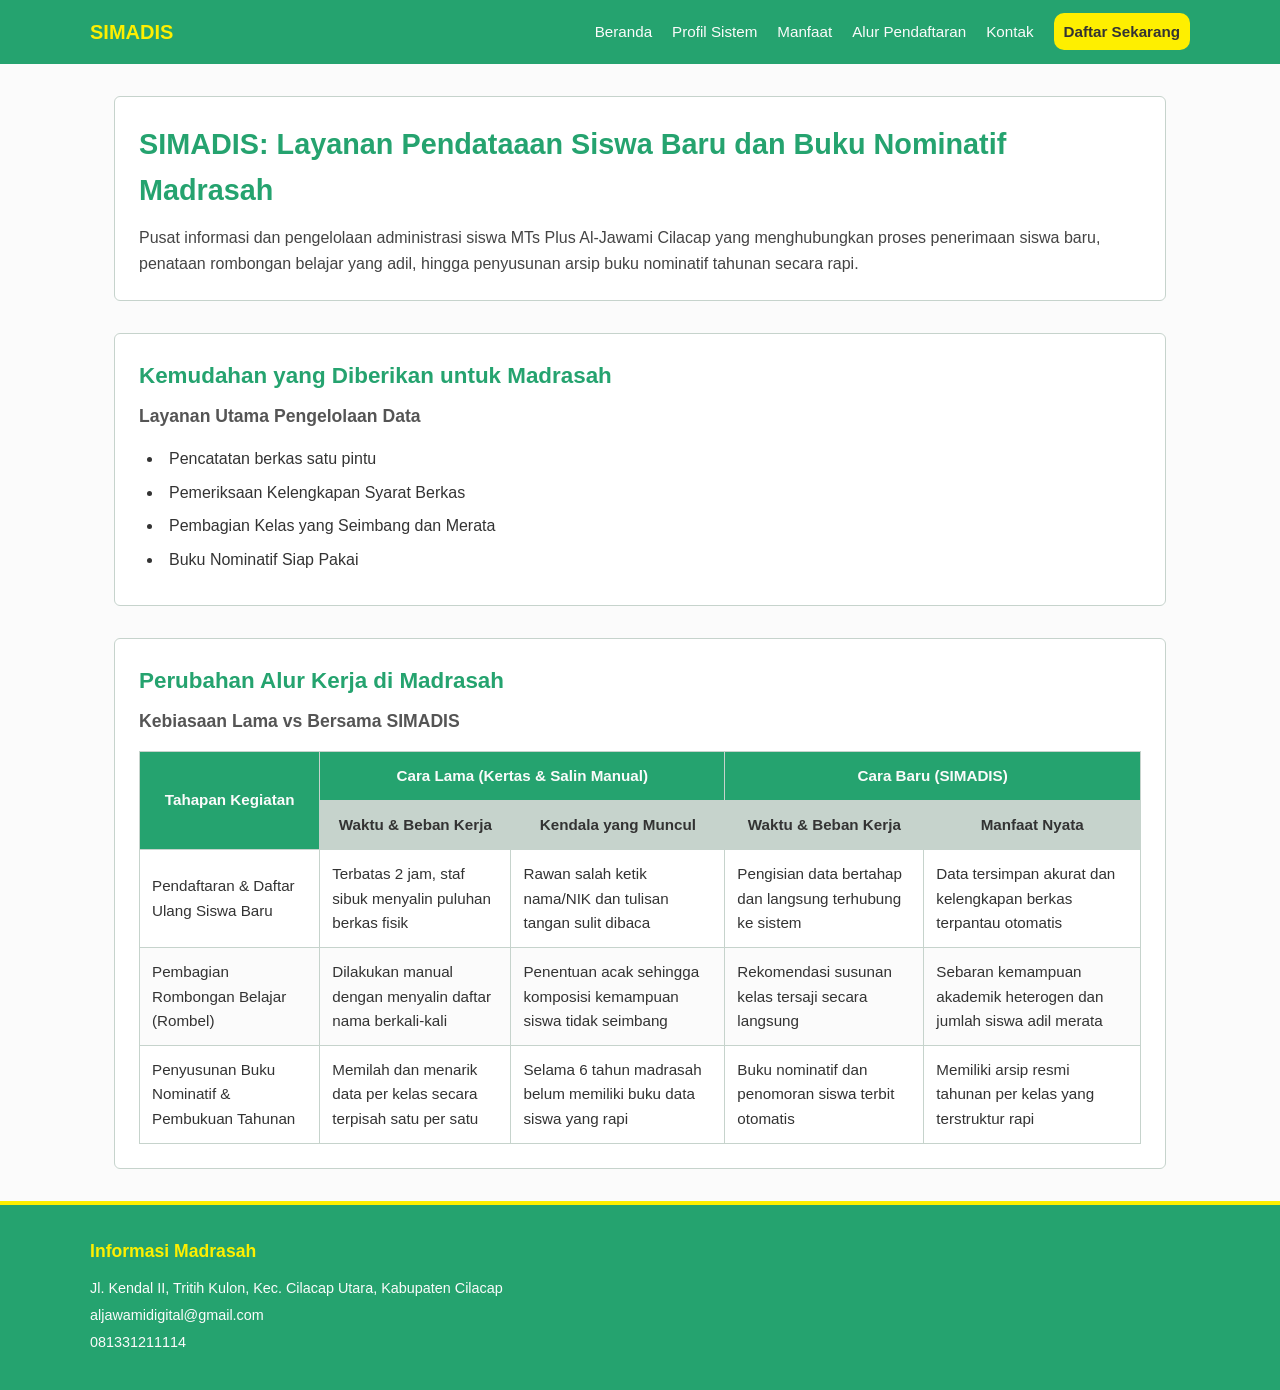
==== index.html @ 84560347 "first commit" ====
<!doctype html>
<html lang="en">
  <head>
    <meta charset="UTF-8" />
    <meta name="viewport" content="width=device-width, initial-scale=1.0" />
    <title>SPMB Mts Plus Al-Jawami Cilacap</title>
    <link rel="stylesheet" href="style.css" />
  </head>
  <body>
    <header>
      <nav>
        <div class="brand">SIMADIS</div>
        <ul>
          <li>
            <a href="index.html">Beranda</a>
          </li>
          <li>
            <a href="#profil">Profil Sistem</a>
          </li>
          <li>
            <a href="#manfaat">Manfaat</a>
          </li>
          <li>
            <a href="#alur">Alur Pendaftaran</a>
          </li>
          <li>
            <a href="#kontak">Kontak</a>
          </li>
          <li>
            <a href="daftar.html" id="daftar"><b>Daftar Sekarang</b></a>
          </li>
        </ul>
      </nav>
    </header>
    <main>
      <section id="profil">
        <h1>
          SIMADIS: Layanan Pendataaan Siswa Baru dan Buku Nominatif Madrasah
        </h1>
        <p>
          Pusat informasi dan pengelolaan administrasi siswa MTs Plus Al-Jawami
          Cilacap yang menghubungkan proses penerimaan siswa baru, penataan
          rombongan belajar yang adil, hingga penyusunan arsip buku nominatif
          tahunan secara rapi.
        </p>
      </section>

      <section id="manfaat">
        <h2>Kemudahan yang Diberikan untuk Madrasah</h2>
        <h3>Layanan Utama Pengelolaan Data</h3>
        <ul>
          <li>Pencatatan berkas satu pintu</li>
          <li>Pemeriksaan Kelengkapan Syarat Berkas</li>
          <li>Pembagian Kelas yang Seimbang dan Merata</li>
          <li>Buku Nominatif Siap Pakai</li>
        </ul>
      </section>

      <section id="alur">
        <h2>Perubahan Alur Kerja di Madrasah</h2>
        <h3>Kebiasaan Lama vs Bersama SIMADIS</h3>
        <table>
          <thead>
            <tr>
              <th rowspan="2">Tahapan Kegiatan</th>
              <th colspan="2">Cara Lama (Kertas &amp; Salin Manual)</th>
              <th colspan="2">Cara Baru (SIMADIS)</th>
            </tr>
            <tr>
              <th>Waktu &amp; Beban Kerja</th>
              <th>Kendala yang Muncul</th>
              <th>Waktu &amp; Beban Kerja</th>
              <th>Manfaat Nyata</th>
            </tr>
          </thead>
          <tbody>
            <tr>
              <td>Pendaftaran &amp; Daftar Ulang Siswa Baru</td>
              <td>Terbatas 2 jam, staf sibuk menyalin puluhan berkas fisik</td>
              <td>
                Rawan salah ketik nama/NIK dan tulisan tangan sulit dibaca
              </td>
              <td>Pengisian data bertahap dan langsung terhubung ke sistem</td>
              <td>
                Data tersimpan akurat dan kelengkapan berkas terpantau otomatis
              </td>
            </tr>
            <tr>
              <td>Pembagian Rombongan Belajar (Rombel)</td>
              <td>Dilakukan manual dengan menyalin daftar nama berkali-kali</td>
              <td>
                Penentuan acak sehingga komposisi kemampuan siswa tidak seimbang
              </td>
              <td>Rekomendasi susunan kelas tersaji secara langsung</td>
              <td>
                Sebaran kemampuan akademik heterogen dan jumlah siswa adil
                merata
              </td>
            </tr>
            <tr>
              <td>Penyusunan Buku Nominatif &amp; Pembukuan Tahunan</td>
              <td>
                Memilah dan menarik data per kelas secara terpisah satu per satu
              </td>
              <td>
                Selama 6 tahun madrasah belum memiliki buku data siswa yang rapi
              </td>
              <td>Buku nominatif dan penomoran siswa terbit otomatis</td>
              <td>
                Memiliki arsip resmi tahunan per kelas yang terstruktur rapi
              </td>
            </tr>
          </tbody>
        </table>
      </section>
    </main>
    <footer>
      <h3 id="kontak">Informasi Madrasah</h3>
      <ul>
        <li>
          Jl. Kendal II, Tritih Kulon, Kec. Cilacap Utara, Kabupaten Cilacap
        </li>
        <li>aljawamidigital@gmail.com</li>
        <li>081331211114</li>
      </ul>
    </footer>
  </body>
</html>
---- style.css ----
* {
  box-sizing: border-box;
  margin: 0;
  padding: 0;
}

body {
  font-family: Arial, sans-serif;
  line-height: 1.6;
  background-color: #fbfbfb;
  color: #333333;
}

/* Header & Navigasi */
header {
  /* background-color: #009b4b; */
  background-color: #25a36f;
  padding: 1rem 2rem;
}

nav {
  display: flex;
  justify-content: space-between;
  align-items: center;
  max-width: 1100px;
  margin: 0 auto;
}

.brand {
  font-size: 1.25rem;
  font-weight: bold;
  color: #feef00;
  text-decoration: none;
}

nav ul {
  display: flex;
  list-style: none;
  gap: 1.25rem;
}

nav ul li a {
  color: #fbfbfb;
  text-decoration: none;
  font-size: 0.95rem;
}

nav ul li a:hover {
  color: #feef00;
}

nav ul li #daftar {
  background-color: #feef00;
  box-sizing: border-box;
  padding: 10px;
  border-radius: 10px;
  color: #333333;
}

/* Konten Utama */
main {
  max-width: 1100px;
  margin: 2rem auto;
  padding: 0 1.5rem;
}

section {
  background-color: #ffffff;
  border: 1px solid #c6d3cc;
  border-radius: 6px;
  padding: 1.5rem;
  margin-bottom: 2rem;
}

/* Tipografi */
h1 {
  color: #25a36f;
  font-size: 1.8rem;
  margin-bottom: 0.75rem;
}

h2 {
  color: #25a36f;
  font-size: 1.4rem;
  margin-bottom: 0.5rem;
}

h3 {
  color: #555555;
  font-size: 1.1rem;
  margin-bottom: 1rem;
}

p {
  color: #444444;
}

/* Daftar Fitur */
section ul {
  list-style-position: inside;
  padding-left: 0.5rem;
}

section ul li {
  margin-bottom: 0.5rem;
}

/* Tabel */
table {
  width: 100%;
  border-collapse: collapse;
  margin-top: 1rem;
  font-size: 0.95rem;
}

th,
td {
  border: 1px solid #c6d3cc;
  padding: 0.75rem;
  text-align: left;
}

th {
  background-color: #25a36f;
  color: #fbfbfb;
  text-align: center;
}

/* Baris sub-header tabel */
thead tr:last-child th {
  background-color: #c6d3cc;
  color: #333333;
}

tbody tr:nth-child(even) {
  background-color: #fbfbfb;
}

tbody tr:hover {
  background-color: #f1f5f3;
}

/* Footer */
footer {
  background-color: #25a36f;
  color: #fbfbfb;
  padding: 2rem 1.5rem;
  border-top: 4px solid #feef00;
}

footer h3 {
  color: #feef00;
  max-width: 1100px;
  margin: 0 auto 0.75rem auto;
}

footer ul {
  list-style: none;
  max-width: 1100px;
  margin: 0 auto;
}

footer ul li {
  margin-bottom: 0.25rem;
  font-size: 0.9rem;
}
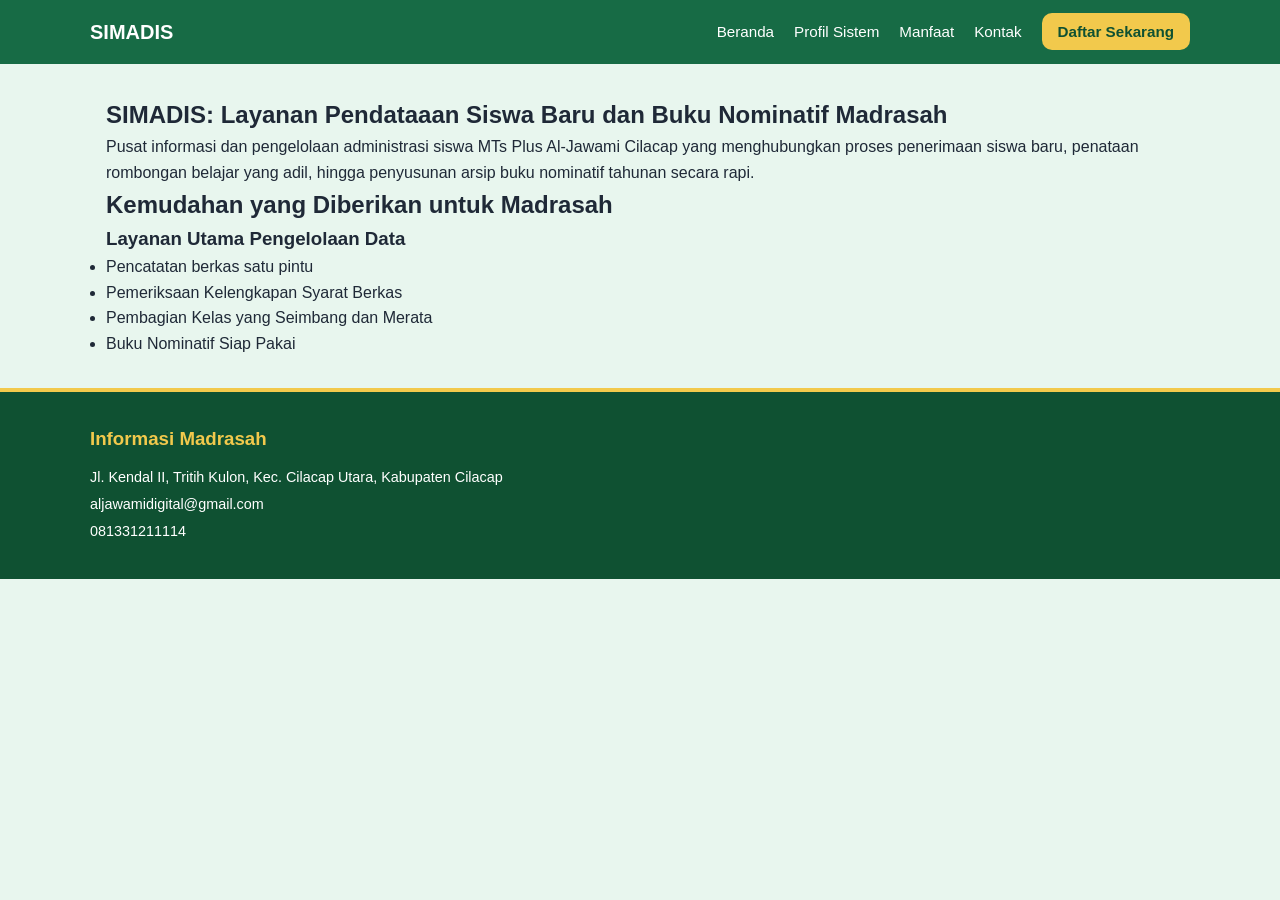
==== commit 5af8a2b0: "Perubahan halaman beranda" ====
--- a/index.html
+++ b/index.html
@@ -1,42 +1,49 @@
 <!doctype html>
-<html lang="en">
+<html lang="id">
   <head>
     <meta charset="UTF-8" />
     <meta name="viewport" content="width=device-width, initial-scale=1.0" />
-    <title>SPMB Mts Plus Al-Jawami Cilacap</title>
+    <title>SPMB MTs Plus Al-Jawami Cilacap</title>
     <link rel="stylesheet" href="style.css" />
   </head>
+
   <body>
     <header>
       <nav>
         <div class="brand">SIMADIS</div>
+
         <ul>
           <li>
             <a href="index.html">Beranda</a>
           </li>
+
           <li>
             <a href="#profil">Profil Sistem</a>
           </li>
+
           <li>
             <a href="#manfaat">Manfaat</a>
           </li>
-          <li>
-            <a href="#alur">Alur Pendaftaran</a>
-          </li>
+
           <li>
             <a href="#kontak">Kontak</a>
           </li>
+
           <li>
-            <a href="daftar.html" id="daftar"><b>Daftar Sekarang</b></a>
+            <a href="daftar.html" id="daftar">
+              <b>Daftar Sekarang</b>
+            </a>
           </li>
         </ul>
       </nav>
     </header>
+
     <main>
       <section id="profil">
         <h1>
           SIMADIS: Layanan Pendataaan Siswa Baru dan Buku Nominatif Madrasah
         </h1>
+
         <p>
           Pusat informasi dan pengelolaan administrasi siswa MTs Plus Al-Jawami
           Cilacap yang menghubungkan proses penerimaan siswa baru, penataan
@@ -47,7 +54,9 @@
 
       <section id="manfaat">
         <h2>Kemudahan yang Diberikan untuk Madrasah</h2>
+
         <h3>Layanan Utama Pengelolaan Data</h3>
+
         <ul>
           <li>Pencatatan berkas satu pintu</li>
           <li>Pemeriksaan Kelengkapan Syarat Berkas</li>
@@ -55,74 +64,20 @@
           <li>Buku Nominatif Siap Pakai</li>
         </ul>
       </section>
+    </main>
 
-      <section id="alur">
-        <h2>Perubahan Alur Kerja di Madrasah</h2>
-        <h3>Kebiasaan Lama vs Bersama SIMADIS</h3>
-        <table>
-          <thead>
-            <tr>
-              <th rowspan="2">Tahapan Kegiatan</th>
-              <th colspan="2">Cara Lama (Kertas &amp; Salin Manual)</th>
-              <th colspan="2">Cara Baru (SIMADIS)</th>
-            </tr>
-            <tr>
-              <th>Waktu &amp; Beban Kerja</th>
-              <th>Kendala yang Muncul</th>
-              <th>Waktu &amp; Beban Kerja</th>
-              <th>Manfaat Nyata</th>
-            </tr>
-          </thead>
-          <tbody>
-            <tr>
-              <td>Pendaftaran &amp; Daftar Ulang Siswa Baru</td>
-              <td>Terbatas 2 jam, staf sibuk menyalin puluhan berkas fisik</td>
-              <td>
-                Rawan salah ketik nama/NIK dan tulisan tangan sulit dibaca
-              </td>
-              <td>Pengisian data bertahap dan langsung terhubung ke sistem</td>
-              <td>
-                Data tersimpan akurat dan kelengkapan berkas terpantau otomatis
-              </td>
-            </tr>
-            <tr>
-              <td>Pembagian Rombongan Belajar (Rombel)</td>
-              <td>Dilakukan manual dengan menyalin daftar nama berkali-kali</td>
-              <td>
-                Penentuan acak sehingga komposisi kemampuan siswa tidak seimbang
-              </td>
-              <td>Rekomendasi susunan kelas tersaji secara langsung</td>
-              <td>
-                Sebaran kemampuan akademik heterogen dan jumlah siswa adil
-                merata
-              </td>
-            </tr>
-            <tr>
-              <td>Penyusunan Buku Nominatif &amp; Pembukuan Tahunan</td>
-              <td>
-                Memilah dan menarik data per kelas secara terpisah satu per satu
-              </td>
-              <td>
-                Selama 6 tahun madrasah belum memiliki buku data siswa yang rapi
-              </td>
-              <td>Buku nominatif dan penomoran siswa terbit otomatis</td>
-              <td>
-                Memiliki arsip resmi tahunan per kelas yang terstruktur rapi
-              </td>
-            </tr>
-          </tbody>
-        </table>
-      </section>
-    </main>
     <footer>
       <h3 id="kontak">Informasi Madrasah</h3>
+
       <ul>
         <li>
           Jl. Kendal II, Tritih Kulon, Kec. Cilacap Utara, Kabupaten Cilacap
         </li>
+
         <li>aljawamidigital@gmail.com</li>
+
         <li>081331211114</li>
       </ul>
     </footer>
   </body>
-</html>
+</html>
--- a/style.css
+++ b/style.css
@@ -7,14 +7,13 @@
 body {
   font-family: Arial, sans-serif;
   line-height: 1.6;
-  background-color: #fbfbfb;
-  color: #333333;
+  background-color: #E8F6EE;
+  color: #1F2937;
 }
 
 /* Header & Navigasi */
 header {
-  /* background-color: #009b4b; */
-  background-color: #25a36f;
+  background-color: #176B45;
   padding: 1rem 2rem;
 }
 
@@ -29,7 +28,7 @@
 .brand {
   font-size: 1.25rem;
   font-weight: bold;
-  color: #feef00;
+  color: #FFFFFF;
   text-decoration: none;
 }
 
@@ -40,116 +39,187 @@
 }
 
 nav ul li a {
-  color: #fbfbfb;
+  color: #FFFFFF;
   text-decoration: none;
   font-size: 0.95rem;
 }
 
 nav ul li a:hover {
-  color: #feef00;
+  color: #F2C94C;
 }
 
 nav ul li #daftar {
-  background-color: #feef00;
+  background-color: #F2C94C;
   box-sizing: border-box;
-  padding: 10px;
+  padding: 10px 16px;
   border-radius: 10px;
-  color: #333333;
+  color: #0F5132;
+  font-weight: bold;
 }
 
 /* Konten Utama */
 main {
   max-width: 1100px;
   margin: 2rem auto;
-  padding: 0 1.5rem;
-}
-
-section {
-  background-color: #ffffff;
-  border: 1px solid #c6d3cc;
+  padding: 0 1rem;
+}
+
+.head-form h1 {
+  color: #176B45;
+  font-size: 1.8rem;
+  margin-bottom: 1.5rem;
+  text-align: center;
+}
+
+/* PERBAIKAN UTAMA: KARTU PEMBUNGKUS & GRID */
+.form-card {
+  background-color: #FFFFFF;
+  border: 1px solid #D5E8DD;
+  border-radius: 12px;
+  padding: 1.5rem;
+  margin-bottom: 1.5rem;
+  box-shadow: 0 4px 10px rgba(0, 0, 0, 0.03);
+}
+
+.form-card h2 {
+  color: #176B45;
+  font-size: 1.3rem;
+  border-bottom: 2px solid #E8F6EE;
+  padding-bottom: 0.5rem;
+  margin-bottom: 1rem;
+}
+
+.subtitle {
+  font-weight: bold;
+  color: #0F5132;
+  margin-bottom: 1rem;
+}
+
+/* SISTEM GRID 2 KOLOM (Mencegah Input Memanjang Vertikal) */
+.form-grid {
+  display: grid;
+  grid-template-columns: repeat(2, 1fr);
+  gap: 1rem 1.25rem;
+}
+
+.form-group {
+  display: flex;
+  flex-direction: column;
+}
+
+.form-group.full-width {
+  grid-column: 1 / -1;
+}
+
+.form-group label {
+  font-size: 0.88rem;
+  font-weight: bold;
+  color: #0F5132;
+  margin-bottom: 0.35rem;
+}
+
+/* EFEK INPUT MODERN & RAPI */
+input[type="text"],
+input[type="number"],
+input[type="date"],
+select,
+textarea {
+  width: 100%;
+  padding: 0.55rem 0.75rem;
+  border: 1.5px solid #C2E2D0;
   border-radius: 6px;
-  padding: 1.5rem;
-  margin-bottom: 2rem;
-}
-
-/* Tipografi */
-h1 {
-  color: #25a36f;
-  font-size: 1.8rem;
+  font-size: 0.95rem;
+  color: #1F2937;
+  background-color: #FAFCFA;
+  outline: none;
+  transition: all 0.2s ease;
+}
+
+input:focus,
+select:focus,
+textarea:focus {
+  border-color: #176B45;
+  background-color: #FFFFFF;
+  box-shadow: 0 0 0 3px rgba(23, 107, 69, 0.15);
+}
+
+.radio-inline {
+  display: flex;
+  gap: 1.5rem;
+  align-items: center;
+  height: 38px;
+}
+
+.sub-section {
+  margin-top: 1.25rem;
+  padding-top: 0.75rem;
+  border-top: 1px dashed #D5E8DD;
+}
+
+.sub-section p {
   margin-bottom: 0.75rem;
 }
 
-h2 {
-  color: #25a36f;
-  font-size: 1.4rem;
-  margin-bottom: 0.5rem;
-}
-
-h3 {
-  color: #555555;
+/* LAYOUT DATA AYAH & IBU BERDAMPINGAN */
+.parent-flex {
+  display: grid;
+  grid-template-columns: repeat(2, 1fr);
+  gap: 1.25rem;
+}
+
+.parent-box {
+  background-color: #F8FAF9;
+  border: 1px solid #D5E8DD;
+  border-radius: 8px;
+  padding: 1rem;
+}
+
+.parent-box h3 {
+  color: #0F5132;
   font-size: 1.1rem;
-  margin-bottom: 1rem;
-}
-
-p {
-  color: #444444;
-}
-
-/* Daftar Fitur */
-section ul {
-  list-style-position: inside;
-  padding-left: 0.5rem;
-}
-
-section ul li {
-  margin-bottom: 0.5rem;
-}
-
-/* Tabel */
-table {
+  margin-bottom: 0.75rem;
+  border-bottom: 1px solid #D5E8DD;
+  padding-bottom: 0.3rem;
+}
+
+/* CATATAN & BUTTON */
+.catatan-box ol {
+  padding-left: 1.2rem;
+  margin-bottom: 1.5rem;
+}
+
+.catatan-box ol li {
+  margin-bottom: 0.3rem;
+  font-size: 0.9rem;
+}
+
+.btn-submit {
   width: 100%;
-  border-collapse: collapse;
-  margin-top: 1rem;
-  font-size: 0.95rem;
-}
-
-th,
-td {
-  border: 1px solid #c6d3cc;
-  padding: 0.75rem;
-  text-align: left;
-}
-
-th {
-  background-color: #25a36f;
-  color: #fbfbfb;
-  text-align: center;
-}
-
-/* Baris sub-header tabel */
-thead tr:last-child th {
-  background-color: #c6d3cc;
-  color: #333333;
-}
-
-tbody tr:nth-child(even) {
-  background-color: #fbfbfb;
-}
-
-tbody tr:hover {
-  background-color: #f1f5f3;
+  background-color: #F2C94C;
+  color: #0F5132;
+  font-size: 1.05rem;
+  font-weight: bold;
+  border: none;
+  padding: 0.8rem;
+  border-radius: 8px;
+  cursor: pointer;
+  transition: background-color 0.2s;
+}
+
+.btn-submit:hover {
+  background-color: #E5B93D;
 }
 
 /* Footer */
 footer {
-  background-color: #25a36f;
-  color: #fbfbfb;
+  background-color: #0F5132;
+  color: #FFFFFF;
   padding: 2rem 1.5rem;
-  border-top: 4px solid #feef00;
+  border-top: 4px solid #F2C94C;
 }
 
 footer h3 {
-  color: #feef00;
+  color: #F2C94C;
   max-width: 1100px;
   margin: 0 auto 0.75rem auto;
 }
@@ -164,3 +234,11 @@
   margin-bottom: 0.25rem;
   font-size: 0.9rem;
 }
+
+/* RESPONSIF MOBILE */
+@media (max-width: 768px) {
+  .form-grid,
+  .parent-flex {
+    grid-template-columns: 1fr;
+  }
+}
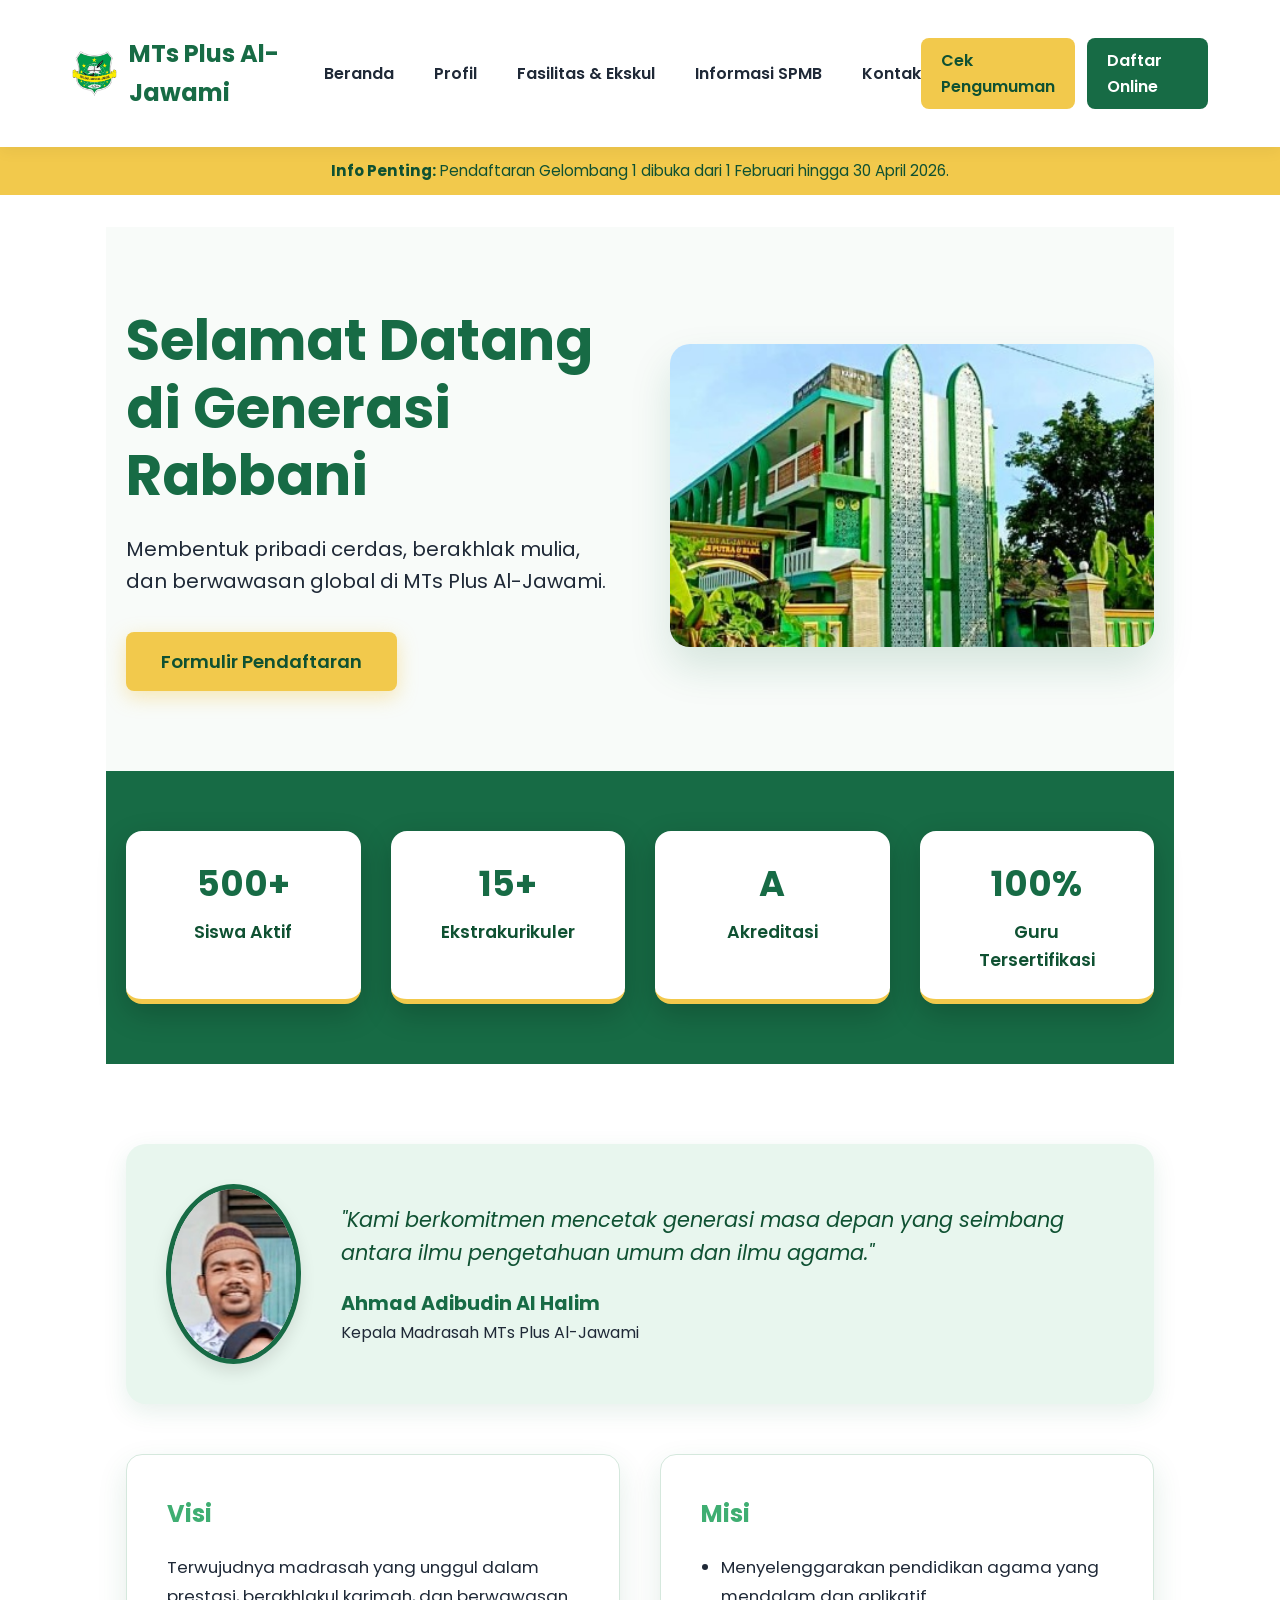
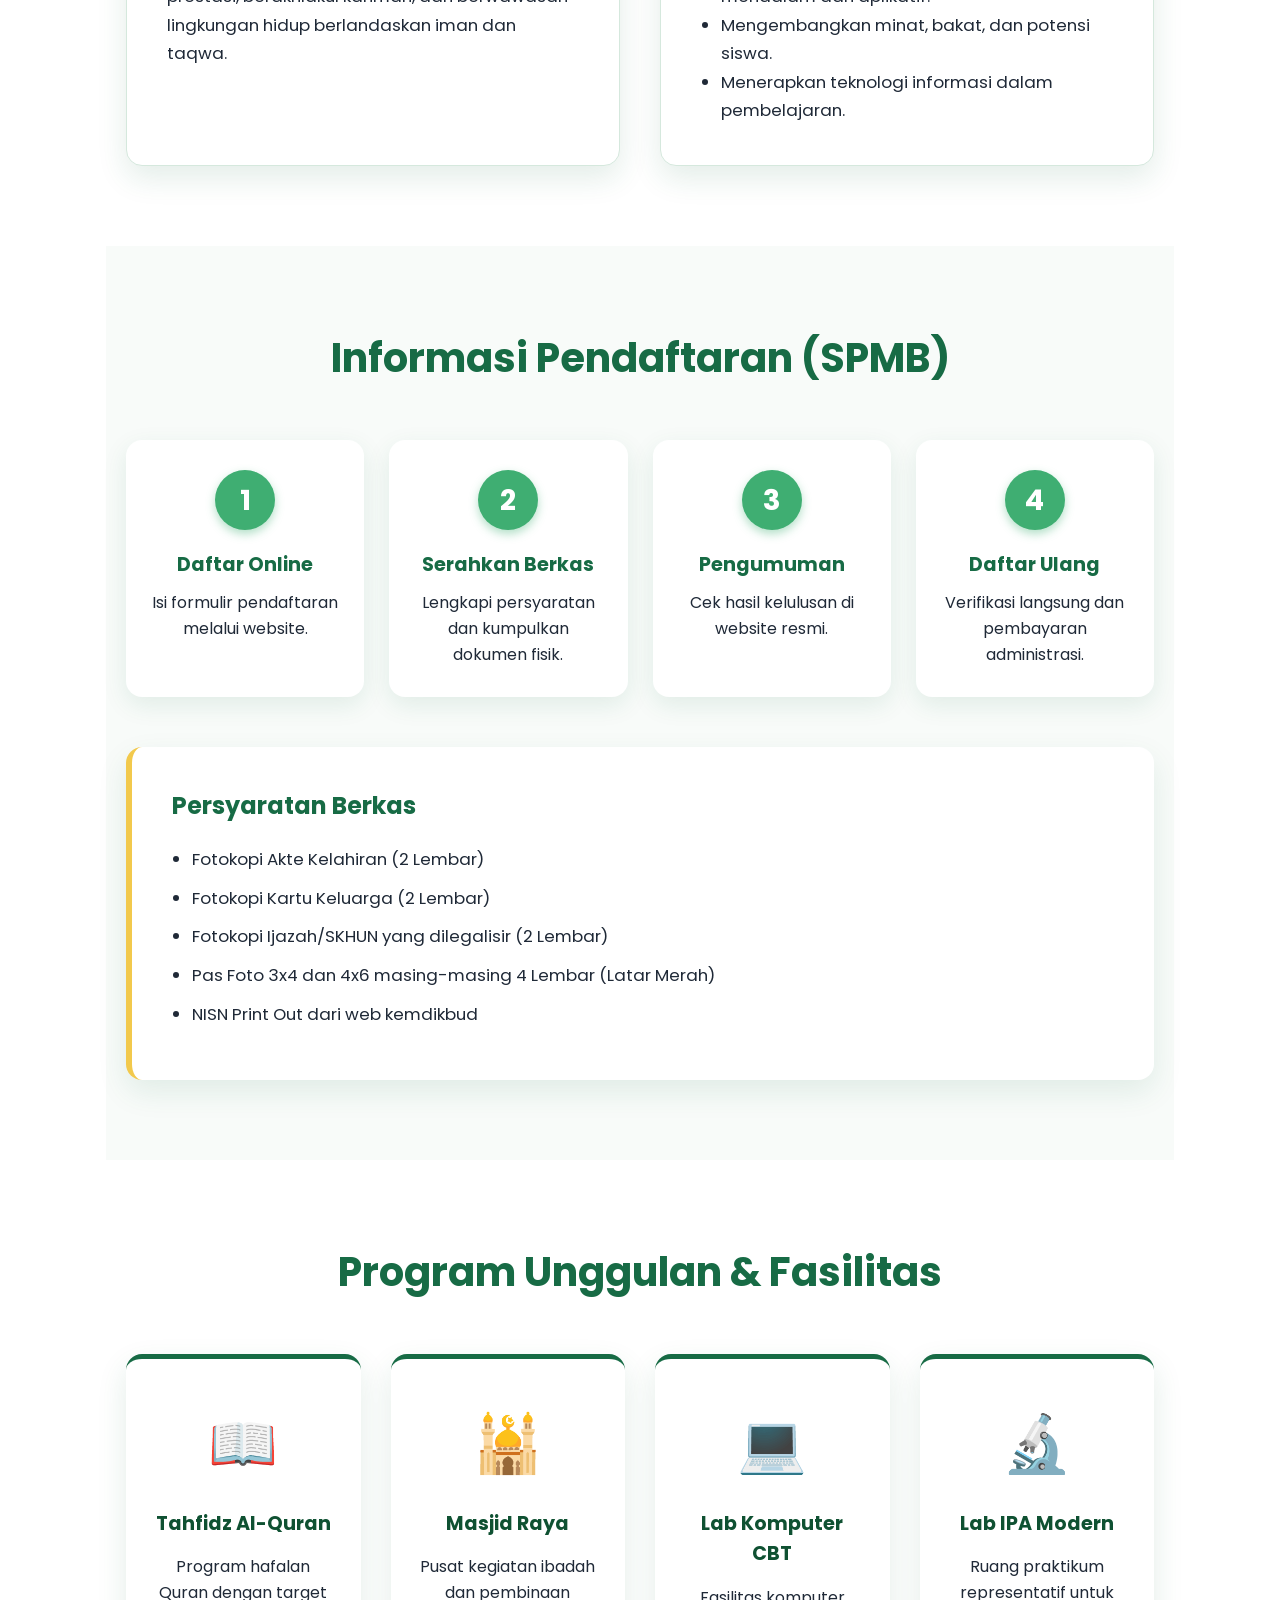
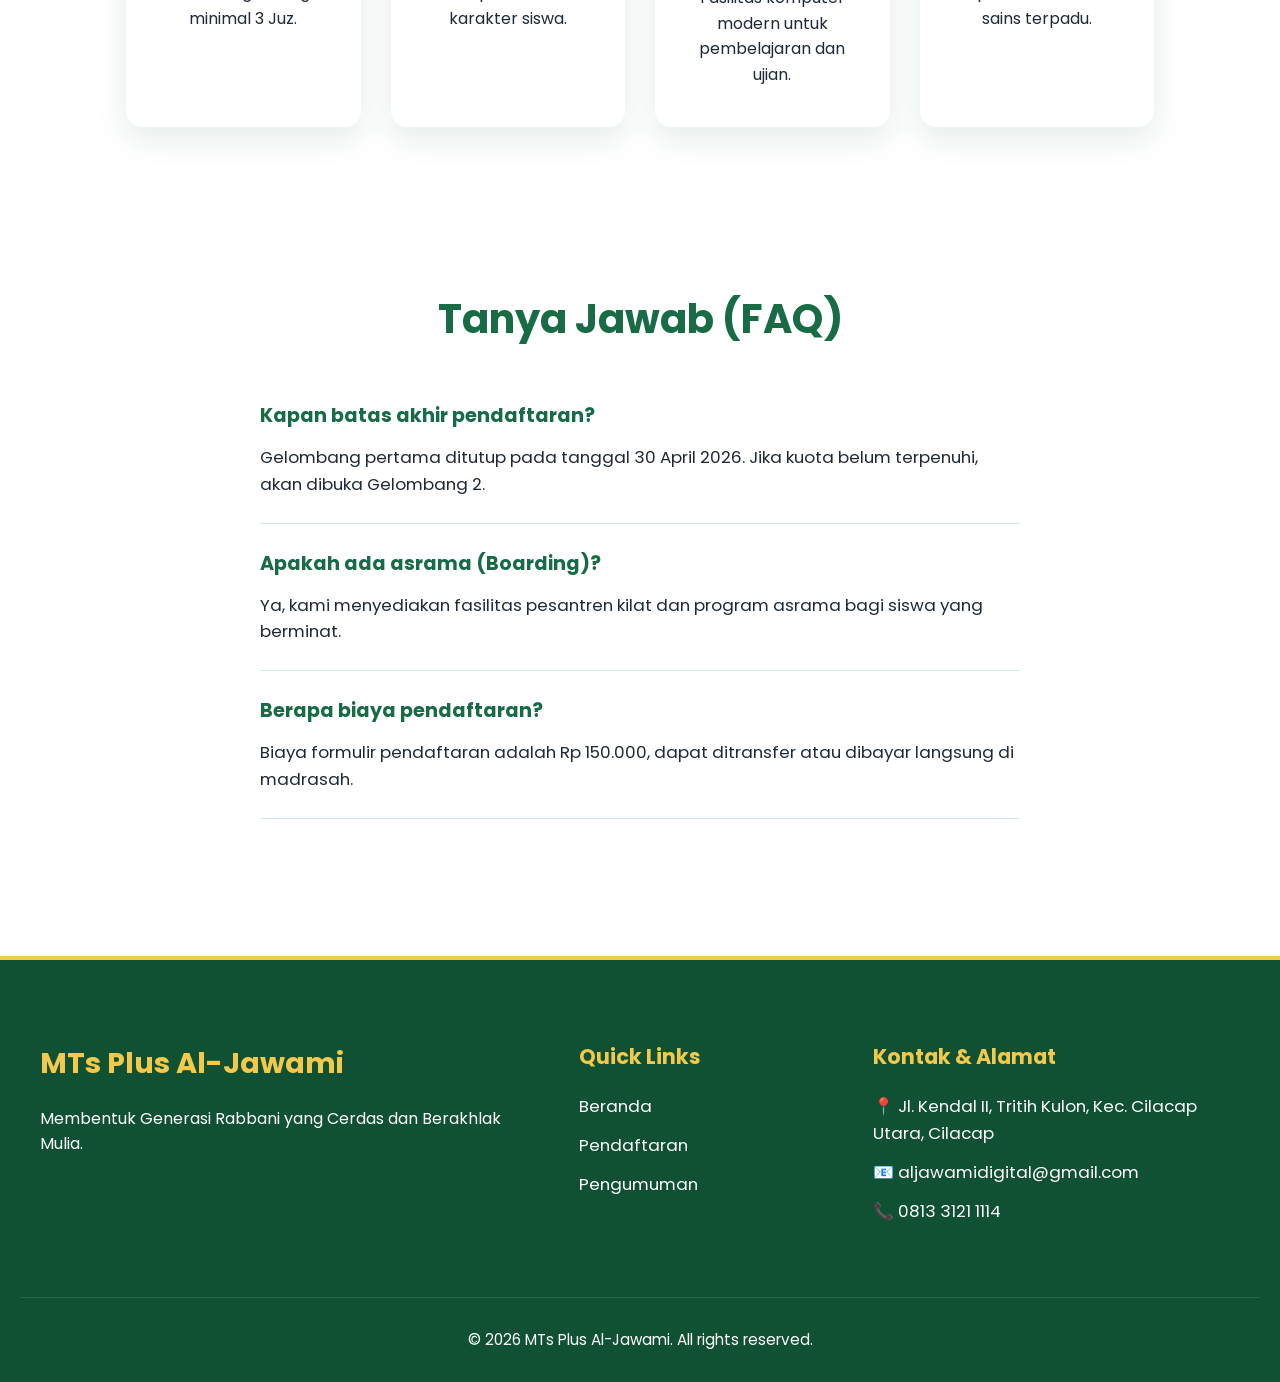
==== commit e05cff54: "fix: revisi beranda dengan landing page madrasah" ====
--- a/index.html
+++ b/index.html
@@ -1,83 +1,219 @@
 <!doctype html>
 <html lang="id">
-  <head>
-    <meta charset="UTF-8" />
-    <meta name="viewport" content="width=device-width, initial-scale=1.0" />
-    <title>SPMB MTs Plus Al-Jawami Cilacap</title>
-    <link rel="stylesheet" href="style.css" />
-  </head>
-
-  <body>
-    <header>
-      <nav>
-        <div class="brand">SIMADIS</div>
-
+
+<head>
+  <meta charset="UTF-8" />
+  <meta name="viewport" content="width=device-width, initial-scale=1.0" />
+  <title>SPMB MTs Plus Al-Jawami</title>
+  <!-- Font Poppins -->
+  <link href="https://fonts.googleapis.com/css2?family=Poppins:wght@300;400;600;700&display=swap" rel="stylesheet">
+  <link rel="stylesheet" href="style.css" />
+</head>
+
+<body class="spmb-landing">
+  <!-- Header & Navbar -->
+  <header class="landing-header">
+    <nav class="landing-nav">
+      <div class="landing-brand">
+        <img src="assets/img/logo.png" alt="Logo MTs Plus Al-Jawami" class="landing-logo">
+        <span>MTs Plus Al-Jawami</span>
+      </div>
+      <ul class="landing-menu">
+        <li><a href="index.html">Beranda</a></li>
+        <li><a href="#profil">Profil</a></li>
+        <li><a href="#fasilitas">Fasilitas & Ekskul</a></li>
+        <li><a href="#spmb">Informasi SPMB</a></li>
+        <li><a href="#footer">Kontak</a></li>
+      </ul>
+      <div class="landing-cta">
+        <a href="pengumuman.html" class="btn-secondary">Cek Pengumuman</a>
+        <a href="daftar.html" class="btn-primary">Daftar Online</a>
+      </div>
+    </nav>
+  </header>
+
+  <!-- Quick Alert -->
+  <div class="landing-alert">
+    <strong>Info Penting:</strong> Pendaftaran Gelombang 1 dibuka dari 1 Februari hingga 30 April 2026.
+  </div>
+
+  <main class="landing-main">
+    <!-- Hero Section (Split Layout) -->
+    <section class="landing-hero">
+      <div class="hero-container">
+        <div class="hero-content">
+          <h1>Selamat Datang di Generasi Rabbani</h1>
+          <p>Membentuk pribadi cerdas, berakhlak mulia, dan berwawasan global di MTs Plus Al-Jawami.</p>
+          <a href="daftar.html" class="btn-secondary hero-btn">Formulir Pendaftaran</a>
+        </div>
+        <div class="hero-image">
+          <img src="assets/img/hero.jpeg" alt="Siswa MTs Plus Al-Jawami" />
+        </div>
+      </div>
+    </section>
+
+    <!-- Statistics Cards Section -->
+    <section class="landing-stats-section">
+      <div class="landing-stats">
+        <div class="stat-card">
+          <h3>500+</h3>
+          <p>Siswa Aktif</p>
+        </div>
+        <div class="stat-card">
+          <h3>15+</h3>
+          <p>Ekstrakurikuler</p>
+        </div>
+        <div class="stat-card">
+          <h3>A</h3>
+          <p>Akreditasi</p>
+        </div>
+        <div class="stat-card">
+          <h3>100%</h3>
+          <p>Guru Tersertifikasi</p>
+        </div>
+      </div>
+    </section>
+
+    <!-- Profile & Headmaster Welcome Section -->
+    <section id="profil" class="landing-profil">
+      <div class="headmaster-profile">
+        <img src="assets/img/kepsek.jpeg" alt="Foto Kepala Madrasah" class="headmaster-photo">
+        <div class="headmaster-text">
+          <blockquote>"Kami berkomitmen mencetak generasi masa depan yang seimbang antara ilmu pengetahuan umum dan ilmu
+            agama."</blockquote>
+          <h4>Ahmad Adibudin Al Halim</h4>
+          <p>Kepala Madrasah MTs Plus Al-Jawami</p>
+        </div>
+      </div>
+      <div class="vision-mission">
+        <div class="vm-card">
+          <h3>Visi</h3>
+          <p>Terwujudnya madrasah yang unggul dalam prestasi, berakhlakul karimah, dan berwawasan lingkungan hidup
+            berlandaskan iman dan taqwa.</p>
+        </div>
+        <div class="vm-card">
+          <h3>Misi</h3>
+          <ul>
+            <li>Menyelenggarakan pendidikan agama yang mendalam dan aplikatif.</li>
+            <li>Mengembangkan minat, bakat, dan potensi siswa.</li>
+            <li>Menerapkan teknologi informasi dalam pembelajaran.</li>
+          </ul>
+        </div>
+      </div>
+    </section>
+
+    <!-- SPMB Information & Registration Flow -->
+    <section id="spmb" class="landing-spmb-section">
+      <div class="landing-spmb-container">
+        <h2>Informasi Pendaftaran (SPMB)</h2>
+        <div class="spmb-flow">
+          <div class="flow-step">
+            <div class="step-number">1</div>
+            <h4>Daftar Online</h4>
+            <p>Isi formulir pendaftaran melalui website.</p>
+          </div>
+          <div class="flow-step">
+            <div class="step-number">2</div>
+            <h4>Serahkan Berkas</h4>
+            <p>Lengkapi persyaratan dan kumpulkan dokumen fisik.</p>
+          </div>
+          <div class="flow-step">
+            <div class="step-number">3</div>
+            <h4>Pengumuman</h4>
+            <p>Cek hasil kelulusan di website resmi.</p>
+          </div>
+          <div class="flow-step">
+            <div class="step-number">4</div>
+            <h4>Daftar Ulang</h4>
+            <p>Verifikasi langsung dan pembayaran administrasi.</p>
+          </div>
+        </div>
+
+        <div class="spmb-requirements">
+          <h3>Persyaratan Berkas</h3>
+          <ul>
+            <li>Fotokopi Akte Kelahiran (2 Lembar)</li>
+            <li>Fotokopi Kartu Keluarga (2 Lembar)</li>
+            <li>Fotokopi Ijazah/SKHUN yang dilegalisir (2 Lembar)</li>
+            <li>Pas Foto 3x4 dan 4x6 masing-masing 4 Lembar (Latar Merah)</li>
+            <li>NISN Print Out dari web kemdikbud</li>
+          </ul>
+        </div>
+      </div>
+    </section>
+
+    <!-- Featured Programs & Facilities Section -->
+    <section id="fasilitas" class="landing-facilities">
+      <h2>Program Unggulan & Fasilitas</h2>
+      <div class="facilities-grid">
+        <div class="facility-card">
+          <div class="icon">📖</div>
+          <h4>Tahfidz Al-Quran</h4>
+          <p>Program hafalan Quran dengan target minimal 3 Juz.</p>
+        </div>
+        <div class="facility-card">
+          <div class="icon">🕌</div>
+          <h4>Masjid Raya</h4>
+          <p>Pusat kegiatan ibadah dan pembinaan karakter siswa.</p>
+        </div>
+        <div class="facility-card">
+          <div class="icon">💻</div>
+          <h4>Lab Komputer CBT</h4>
+          <p>Fasilitas komputer modern untuk pembelajaran dan ujian.</p>
+        </div>
+        <div class="facility-card">
+          <div class="icon">🔬</div>
+          <h4>Lab IPA Modern</h4>
+          <p>Ruang praktikum representatif untuk sains terpadu.</p>
+        </div>
+      </div>
+    </section>
+
+    <!-- FAQ Section -->
+    <section id="faq" class="landing-faq">
+      <h2>Tanya Jawab (FAQ)</h2>
+      <div class="faq-item">
+        <h4>Kapan batas akhir pendaftaran?</h4>
+        <p>Gelombang pertama ditutup pada tanggal 30 April 2026. Jika kuota belum terpenuhi, akan dibuka Gelombang 2.
+        </p>
+      </div>
+      <div class="faq-item">
+        <h4>Apakah ada asrama (Boarding)?</h4>
+        <p>Ya, kami menyediakan fasilitas pesantren kilat dan program asrama bagi siswa yang berminat.</p>
+      </div>
+      <div class="faq-item">
+        <h4>Berapa biaya pendaftaran?</h4>
+        <p>Biaya formulir pendaftaran adalah Rp 150.000, dapat ditransfer atau dibayar langsung di madrasah.</p>
+      </div>
+    </section>
+  </main>
+
+  <!-- Footer -->
+  <footer id="footer" class="landing-footer">
+    <div class="footer-container">
+      <div class="footer-identity">
+        <h3>MTs Plus Al-Jawami</h3>
+        <p>Membentuk Generasi Rabbani yang Cerdas dan Berakhlak Mulia.</p>
+      </div>
+      <div class="footer-links">
+        <h4>Quick Links</h4>
         <ul>
-          <li>
-            <a href="index.html">Beranda</a>
-          </li>
-
-          <li>
-            <a href="#profil">Profil Sistem</a>
-          </li>
-
-          <li>
-            <a href="#manfaat">Manfaat</a>
-          </li>
-
-          <li>
-            <a href="#kontak">Kontak</a>
-          </li>
-
-          <li>
-            <a href="daftar.html" id="daftar">
-              <b>Daftar Sekarang</b>
-            </a>
-          </li>
+          <li><a href="index.html">Beranda</a></li>
+          <li><a href="daftar.html">Pendaftaran</a></li>
+          <li><a href="pengumuman.html">Pengumuman</a></li>
         </ul>
-      </nav>
-    </header>
-
-    <main>
-      <section id="profil">
-        <h1>
-          SIMADIS: Layanan Pendataaan Siswa Baru dan Buku Nominatif Madrasah
-        </h1>
-
-        <p>
-          Pusat informasi dan pengelolaan administrasi siswa MTs Plus Al-Jawami
-          Cilacap yang menghubungkan proses penerimaan siswa baru, penataan
-          rombongan belajar yang adil, hingga penyusunan arsip buku nominatif
-          tahunan secara rapi.
-        </p>
-      </section>
-
-      <section id="manfaat">
-        <h2>Kemudahan yang Diberikan untuk Madrasah</h2>
-
-        <h3>Layanan Utama Pengelolaan Data</h3>
-
-        <ul>
-          <li>Pencatatan berkas satu pintu</li>
-          <li>Pemeriksaan Kelengkapan Syarat Berkas</li>
-          <li>Pembagian Kelas yang Seimbang dan Merata</li>
-          <li>Buku Nominatif Siap Pakai</li>
-        </ul>
-      </section>
-    </main>
-
-    <footer>
-      <h3 id="kontak">Informasi Madrasah</h3>
-
-      <ul>
-        <li>
-          Jl. Kendal II, Tritih Kulon, Kec. Cilacap Utara, Kabupaten Cilacap
-        </li>
-
-        <li>aljawamidigital@gmail.com</li>
-
-        <li>081331211114</li>
-      </ul>
-    </footer>
-  </body>
+      </div>
+      <div class="footer-contact">
+        <h4>Kontak & Alamat</h4>
+        <p>📍 Jl. Kendal II, Tritih Kulon, Kec. Cilacap Utara, Cilacap</p>
+        <p>📧 aljawamidigital@gmail.com</p>
+        <p>📞 0813 3121 1114</p>
+      </div>
+    </div>
+    <div class="footer-bottom">
+      <p>&copy; 2026 MTs Plus Al-Jawami. All rights reserved.</p>
+    </div>
+  </footer>
+</body>
+
 </html>
--- a/style.css
+++ b/style.css
@@ -241,4 +241,535 @@
   .parent-flex {
     grid-template-columns: 1fr;
   }
+}
+
+/* =========================================
+   STYLING KHUSUS LANDING PAGE (index.html)
+   ========================================= */
+.spmb-landing {
+  font-family: 'Poppins', sans-serif;
+  background-color: #ffffff;
+  color: #1F2937;
+}
+
+.spmb-landing .btn-primary {
+  background-color: #176B45;
+  color: #ffffff;
+  padding: 10px 20px;
+  border-radius: 8px;
+  text-decoration: none;
+  font-weight: 600;
+  transition: 0.3s;
+  display: inline-block;
+}
+
+.spmb-landing .btn-primary:hover {
+  background-color: #0f5132;
+}
+
+.spmb-landing .btn-secondary {
+  background-color: #f2c94c;
+  color: #0f5132;
+  padding: 10px 20px;
+  border-radius: 8px;
+  text-decoration: none;
+  font-weight: 600;
+  transition: 0.3s;
+  display: inline-block;
+}
+
+.spmb-landing .btn-secondary:hover {
+  background-color: #d4a92c;
+}
+
+/* Header & Navbar */
+.spmb-landing .landing-header {
+  background-color: #ffffff;
+  box-shadow: 0 4px 15px rgba(0,0,0,0.05);
+  position: sticky;
+  top: 0;
+  z-index: 1000;
+}
+
+.spmb-landing .landing-nav {
+  display: flex;
+  justify-content: space-between;
+  align-items: center;
+  max-width: 1200px;
+  margin: 0 auto;
+  padding: 1.2rem 2rem;
+}
+
+.spmb-landing .landing-brand {
+  display: flex;
+  align-items: center;
+  gap: 12px;
+  font-size: 1.5rem;
+  font-weight: 700;
+  color: #176B45;
+}
+
+.spmb-landing .landing-logo {
+  height: 45px;
+}
+
+.spmb-landing .landing-menu {
+  display: flex;
+  list-style: none;
+  gap: 2.5rem;
+  margin: 0;
+  padding: 0;
+}
+
+.spmb-landing .landing-menu li a {
+  color: #1F2937;
+  text-decoration: none;
+  font-weight: 600;
+  font-size: 1rem;
+  transition: color 0.3s;
+  white-space: nowrap;
+}
+
+.spmb-landing .landing-menu li a:hover {
+  color: #3fae72;
+}
+
+.spmb-landing .landing-cta {
+  display: flex;
+  gap: 12px;
+}
+
+/* Quick Alert */
+.spmb-landing .landing-alert {
+  background-color: #f2c94c;
+  color: #0f5132;
+  text-align: center;
+  padding: 12px;
+  font-size: 0.95rem;
+}
+
+/* Hero Section */
+.spmb-landing .landing-hero {
+  background-color: #F8FBF9;
+  padding: 80px 20px;
+}
+
+.spmb-landing .hero-container {
+  max-width: 1200px;
+  margin: 0 auto;
+  display: flex;
+  align-items: center;
+  justify-content: space-between;
+  gap: 60px;
+}
+
+.spmb-landing .hero-content {
+  flex: 1;
+  text-align: left;
+}
+
+.spmb-landing .hero-content h1 {
+  font-size: 3.5rem;
+  margin-bottom: 24px;
+  font-weight: 700;
+  color: #176B45;
+  line-height: 1.2;
+}
+
+.spmb-landing .hero-content p {
+  font-size: 1.25rem;
+  margin-bottom: 35px;
+  color: #1F2937;
+}
+
+.spmb-landing .hero-btn {
+  font-size: 1.15rem;
+  padding: 15px 35px;
+  box-shadow: 0 6px 20px rgba(242, 201, 76, 0.4);
+}
+
+.spmb-landing .hero-image {
+  flex: 1;
+}
+
+.spmb-landing .hero-image img {
+  width: 100%;
+  border-radius: 20px;
+  box-shadow: 0 20px 40px rgba(23, 107, 69, 0.15);
+  object-fit: cover;
+}
+
+/* Stats Section */
+.spmb-landing .landing-stats-section {
+  background-color: #176B45;
+  padding: 60px 20px;
+}
+
+.spmb-landing .landing-stats {
+  display: flex;
+  justify-content: center;
+  gap: 30px;
+  max-width: 1200px;
+  margin: 0 auto;
+}
+
+.spmb-landing .stat-card {
+  background: #ffffff;
+  padding: 25px 40px;
+  border-radius: 16px;
+  box-shadow: 0 10px 30px rgba(0,0,0,0.2);
+  text-align: center;
+  flex: 1;
+  border-bottom: 5px solid #f2c94c;
+}
+
+.spmb-landing .stat-card h3 {
+  font-size: 2.2rem;
+  color: #176B45;
+  margin-bottom: 5px;
+}
+
+.spmb-landing .stat-card p {
+  color: #0f5132;
+  font-weight: 600;
+  font-size: 1.1rem;
+}
+
+/* Sections Global */
+.spmb-landing section {
+  padding: 80px 20px;
+}
+
+.spmb-landing section h2 {
+  text-align: center;
+  color: #176B45;
+  font-size: 2.5rem;
+  margin-bottom: 50px;
+}
+
+/* Profile Section */
+.spmb-landing .landing-profil {
+  max-width: 1200px;
+  margin: 0 auto;
+  display: flex;
+  flex-direction: column;
+  gap: 50px;
+}
+
+.spmb-landing .headmaster-profile {
+  display: flex;
+  align-items: center;
+  gap: 40px;
+  background: #E8F6EE;
+  padding: 40px;
+  border-radius: 20px;
+  box-shadow: 0 8px 24px rgba(23, 107, 69, 0.1);
+}
+
+.spmb-landing .headmaster-photo {
+  width: 180px;
+  height: 180px;
+  border-radius: 50%;
+  object-fit: cover;
+  border: 5px solid #176B45;
+  box-shadow: 0 8px 16px rgba(0,0,0,0.1);
+}
+
+.spmb-landing .headmaster-text blockquote {
+  font-size: 1.3rem;
+  font-style: italic;
+  color: #0f5132;
+  margin-bottom: 20px;
+  line-height: 1.6;
+}
+
+.spmb-landing .headmaster-text h4 {
+  color: #176B45;
+  font-size: 1.2rem;
+}
+
+.spmb-landing .vision-mission {
+  display: grid;
+  grid-template-columns: 1fr 1fr;
+  gap: 40px;
+}
+
+.spmb-landing .vm-card {
+  background: #ffffff;
+  border: 1px solid #D5E8DD;
+  padding: 40px;
+  border-radius: 16px;
+  box-shadow: 0 12px 30px rgba(23, 107, 69, 0.12);
+}
+
+.spmb-landing .vm-card h3 {
+  color: #3fae72;
+  margin-bottom: 20px;
+  font-size: 1.5rem;
+}
+
+.spmb-landing .vm-card p,
+.spmb-landing .vm-card ul {
+  font-size: 1.05rem;
+  line-height: 1.7;
+}
+
+.spmb-landing .vm-card ul {
+  padding-left: 20px;
+}
+
+/* SPMB Flow */
+.spmb-landing .landing-spmb-section {
+  background-color: #F8FBF9;
+}
+
+.spmb-landing .landing-spmb-container {
+  max-width: 1200px;
+  margin: 0 auto;
+}
+
+.spmb-landing .spmb-flow {
+  display: grid;
+  grid-template-columns: repeat(4, 1fr);
+  gap: 25px;
+  margin-bottom: 50px;
+}
+
+.spmb-landing .flow-step {
+  text-align: center;
+  padding: 30px 20px;
+  background: #ffffff;
+  border-radius: 16px;
+  box-shadow: 0 8px 24px rgba(23, 107, 69, 0.1);
+}
+
+.spmb-landing .step-number {
+  width: 60px;
+  height: 60px;
+  background: #3fae72;
+  color: #ffffff;
+  font-size: 1.8rem;
+  font-weight: bold;
+  border-radius: 50%;
+  display: flex;
+  justify-content: center;
+  align-items: center;
+  margin: 0 auto 20px auto;
+  box-shadow: 0 4px 10px rgba(63, 174, 114, 0.4);
+}
+
+.spmb-landing .flow-step h4 {
+  font-size: 1.2rem;
+  margin-bottom: 10px;
+  color: #176B45;
+}
+
+.spmb-landing .spmb-requirements {
+  background: #ffffff;
+  padding: 40px;
+  border-radius: 16px;
+  box-shadow: 0 12px 30px rgba(23, 107, 69, 0.1);
+  border-left: 6px solid #f2c94c;
+}
+
+.spmb-landing .spmb-requirements h3 {
+  color: #176B45;
+  margin-bottom: 20px;
+  font-size: 1.5rem;
+}
+
+.spmb-landing .spmb-requirements ul {
+  padding-left: 20px;
+  font-size: 1.05rem;
+}
+
+.spmb-landing .spmb-requirements li {
+  margin-bottom: 12px;
+}
+
+/* Facilities */
+.spmb-landing .landing-facilities {
+  max-width: 1200px;
+  margin: 0 auto;
+}
+
+.spmb-landing .facilities-grid {
+  display: grid;
+  grid-template-columns: repeat(4, 1fr);
+  gap: 30px;
+}
+
+.spmb-landing .facility-card {
+  text-align: center;
+  padding: 40px 25px;
+  background: #ffffff;
+  border-radius: 16px;
+  box-shadow: 0 12px 30px rgba(23, 107, 69, 0.12);
+  border-top: 5px solid #176B45;
+  transition: transform 0.3s, box-shadow 0.3s;
+}
+
+.spmb-landing .facility-card:hover {
+  transform: translateY(-8px);
+  box-shadow: 0 16px 40px rgba(23, 107, 69, 0.2);
+}
+
+.spmb-landing .facility-card .icon {
+  font-size: 3.5rem;
+  margin-bottom: 20px;
+}
+
+.spmb-landing .facility-card h4 {
+  color: #0f5132;
+  margin-bottom: 15px;
+  font-size: 1.2rem;
+}
+
+/* FAQ */
+.spmb-landing .landing-faq {
+  max-width: 800px;
+  margin: 0 auto;
+}
+
+.spmb-landing .faq-item {
+  margin-bottom: 25px;
+  padding-bottom: 25px;
+  border-bottom: 1px solid #D5E8DD;
+}
+
+.spmb-landing .faq-item h4 {
+  color: #176B45;
+  font-size: 1.2rem;
+  margin-bottom: 12px;
+}
+
+.spmb-landing .faq-item p {
+  font-size: 1.05rem;
+  line-height: 1.6;
+}
+
+/* Footer */
+.spmb-landing .landing-footer {
+  background-color: #0f5132;
+  color: #ffffff;
+  padding: 80px 20px 30px 20px;
+}
+
+.spmb-landing .footer-container {
+  display: grid;
+  grid-template-columns: 2fr 1fr 1.5fr;
+  gap: 50px;
+  max-width: 1200px;
+  margin: 0 auto;
+}
+
+.spmb-landing .footer-identity h3 {
+  color: #f2c94c;
+  margin-bottom: 20px;
+  font-size: 1.8rem;
+}
+
+.spmb-landing .footer-links h4,
+.spmb-landing .footer-contact h4 {
+  color: #f2c94c;
+  margin-bottom: 20px;
+  font-size: 1.3rem;
+}
+
+.spmb-landing .footer-links ul {
+  list-style: none;
+  padding: 0;
+}
+
+.spmb-landing .footer-links li {
+  margin-bottom: 12px;
+}
+
+.spmb-landing .footer-links a {
+  color: #ffffff;
+  text-decoration: none;
+  font-size: 1.05rem;
+}
+
+.spmb-landing .footer-links a:hover {
+  color: #3fae72;
+}
+
+.spmb-landing .footer-contact p {
+  margin-bottom: 12px;
+  font-size: 1.05rem;
+}
+
+.spmb-landing .footer-bottom {
+  text-align: center;
+  margin-top: 60px;
+  padding-top: 30px;
+  border-top: 1px solid rgba(255,255,255,0.1);
+  font-size: 0.95rem;
+}
+
+/* Responsive Styles */
+@media (max-width: 1200px) {
+  .spmb-landing .landing-menu {
+    gap: 1.5rem;
+  }
+}
+
+@media (max-width: 992px) {
+  .spmb-landing .landing-nav {
+    flex-direction: column;
+    gap: 20px;
+    padding: 1rem;
+  }
+  .spmb-landing .landing-menu {
+    flex-wrap: wrap;
+    justify-content: center;
+  }
+  .spmb-landing .hero-container {
+    flex-direction: column;
+    text-align: center;
+  }
+  .spmb-landing .hero-content {
+    text-align: center;
+  }
+  .spmb-landing .landing-stats {
+    flex-wrap: wrap;
+  }
+  .spmb-landing .stat-card {
+    min-width: 45%;
+  }
+  .spmb-landing .vision-mission {
+    grid-template-columns: 1fr;
+  }
+  .spmb-landing .spmb-flow,
+  .spmb-landing .facilities-grid {
+    grid-template-columns: repeat(2, 1fr);
+  }
+  .spmb-landing .footer-container {
+    grid-template-columns: 1fr;
+  }
+}
+
+@media (max-width: 768px) {
+  .spmb-landing .headmaster-profile {
+    flex-direction: column;
+    text-align: center;
+  }
+  .spmb-landing .hero-content h1 {
+    font-size: 2.5rem;
+  }
+  .spmb-landing .spmb-flow,
+  .spmb-landing .facilities-grid {
+    grid-template-columns: 1fr;
+  }
+  .spmb-landing .stat-card {
+    min-width: 100%;
+  }
+  .spmb-landing .landing-cta {
+    flex-direction: column;
+    width: 100%;
+  }
+  .spmb-landing .landing-cta a {
+    text-align: center;
+  }
 }
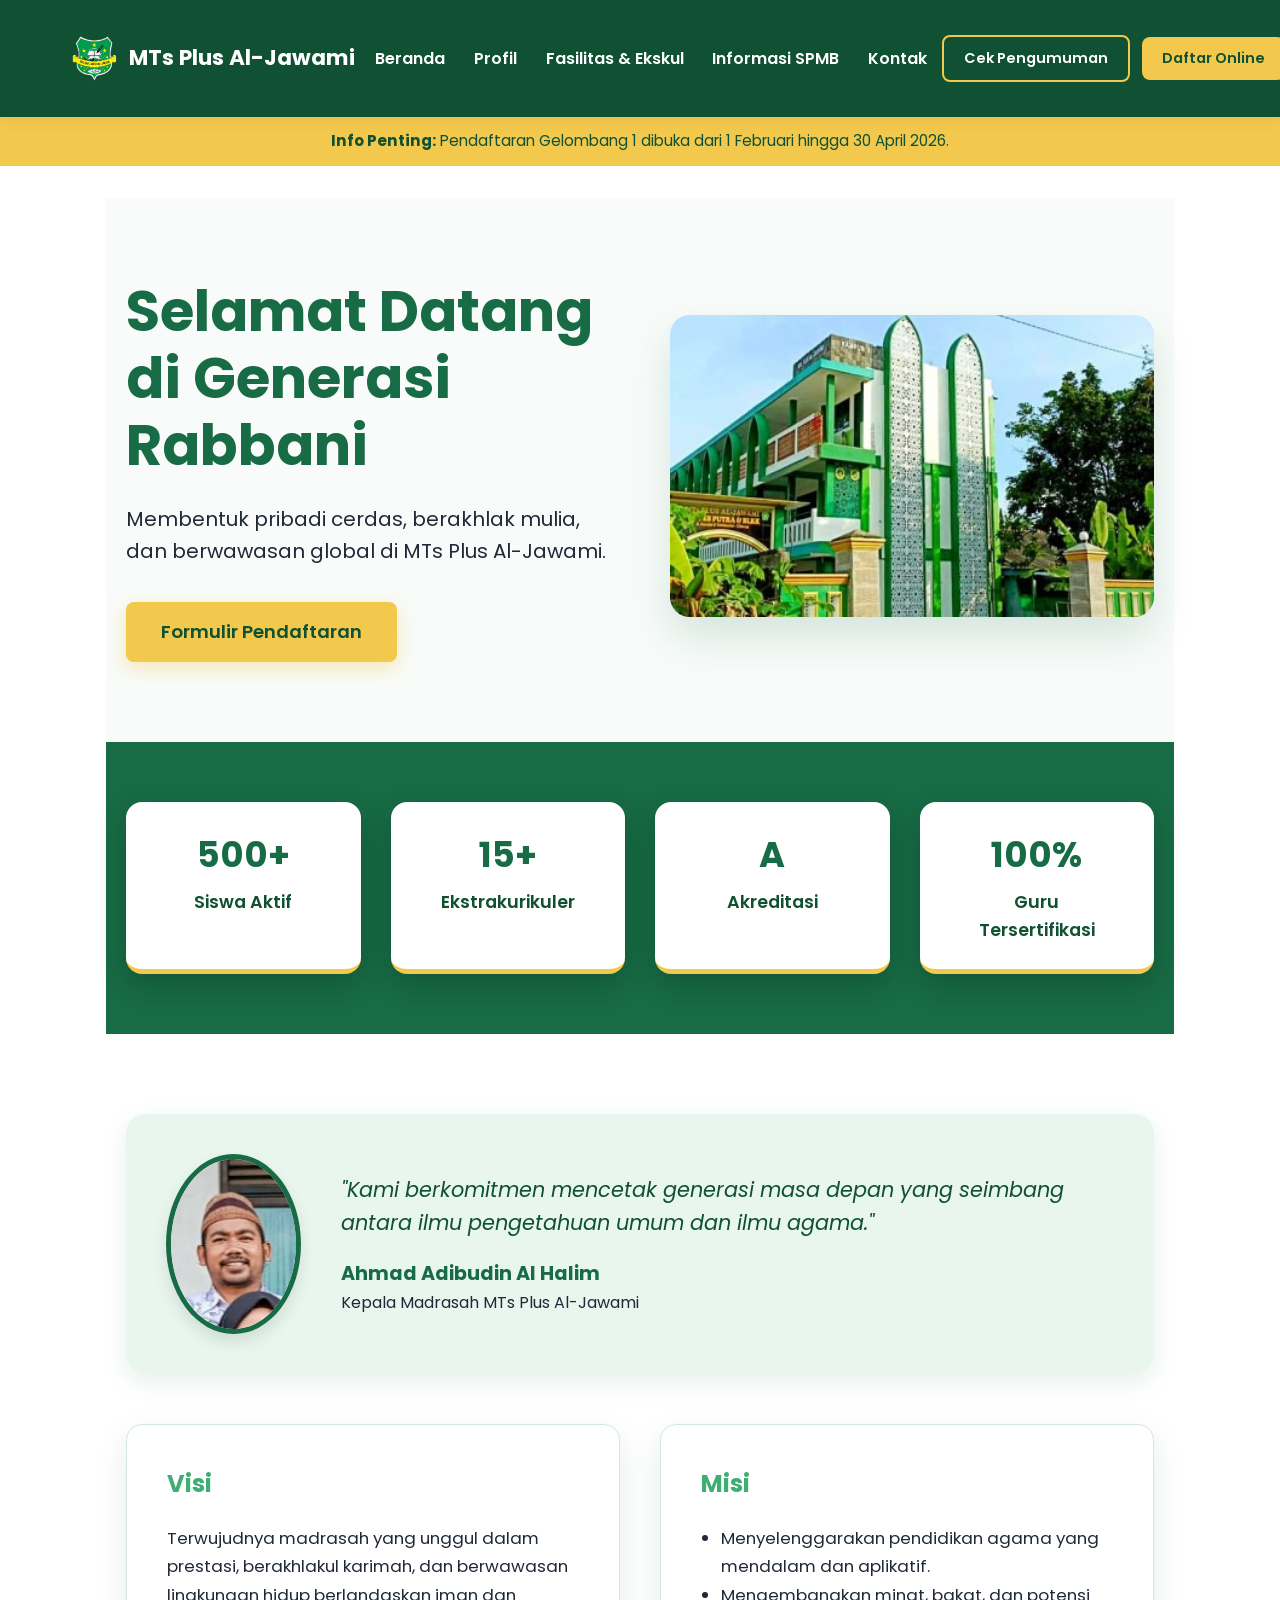
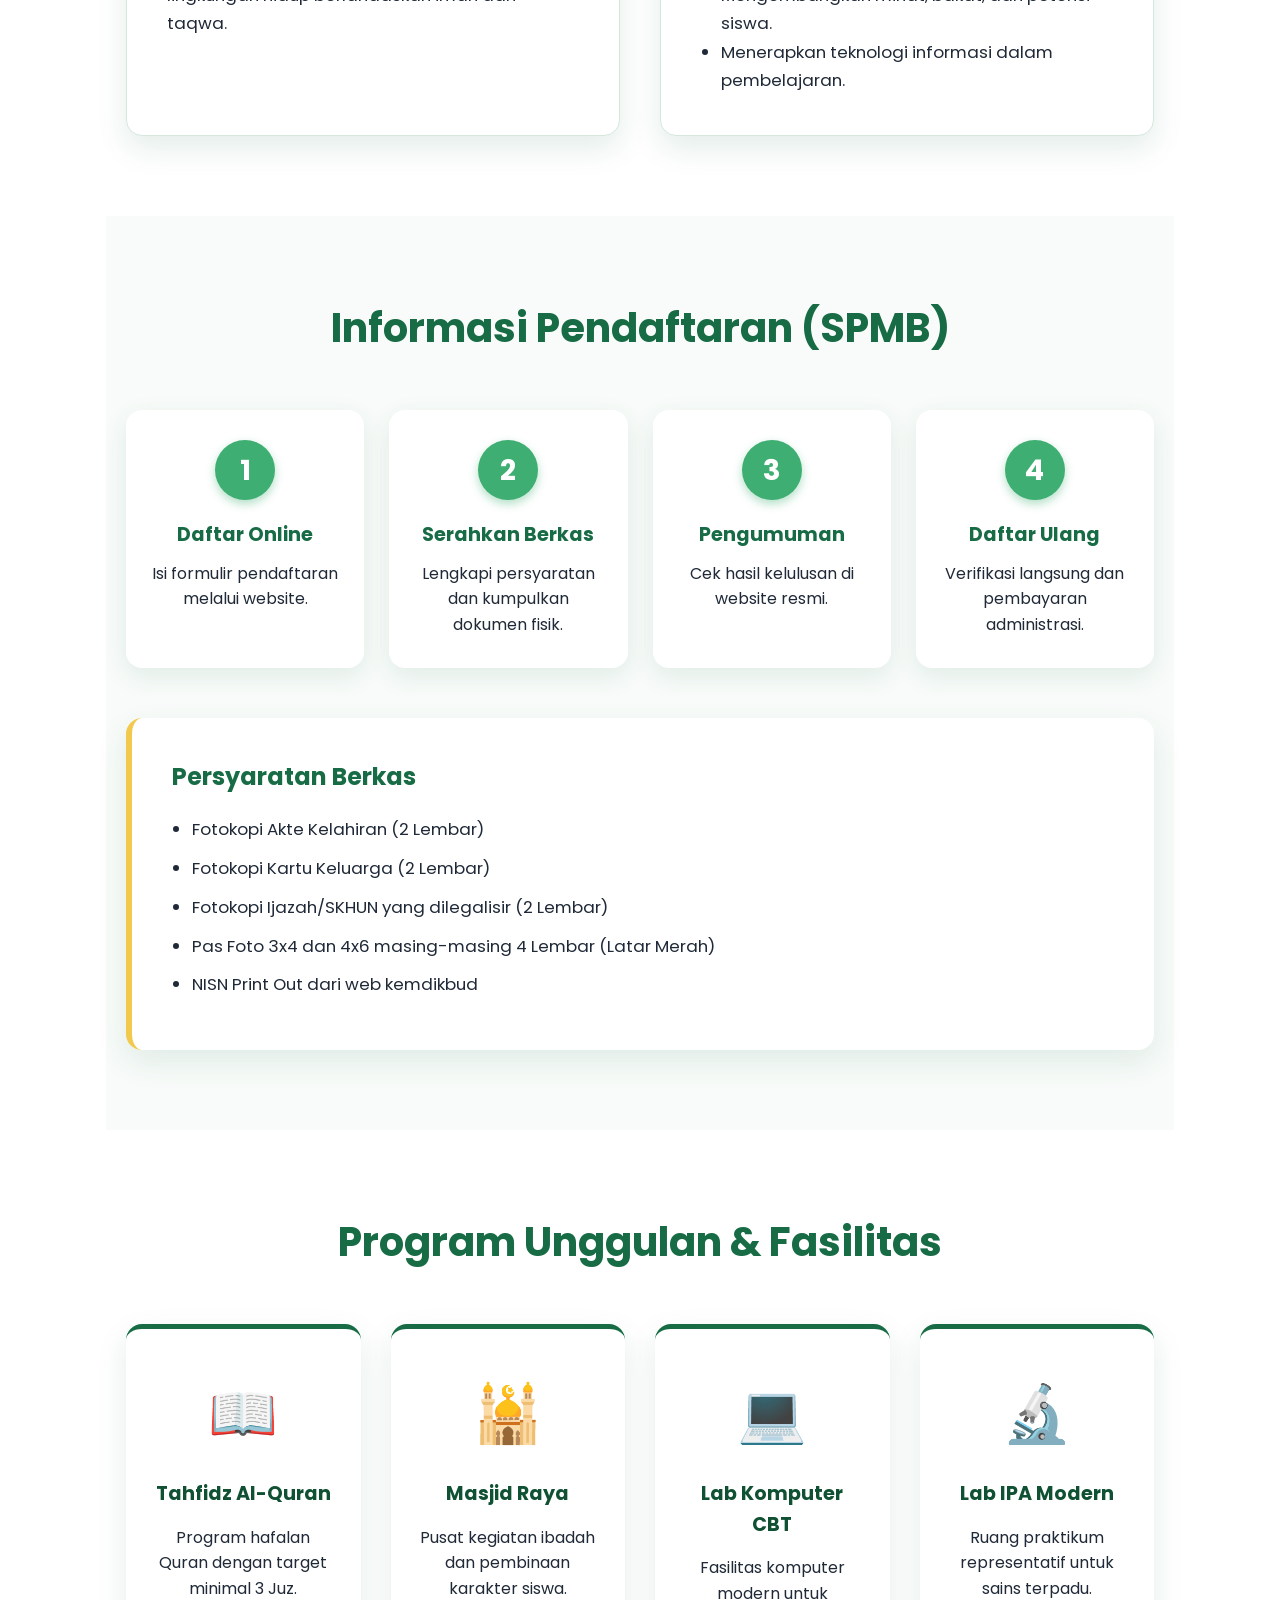
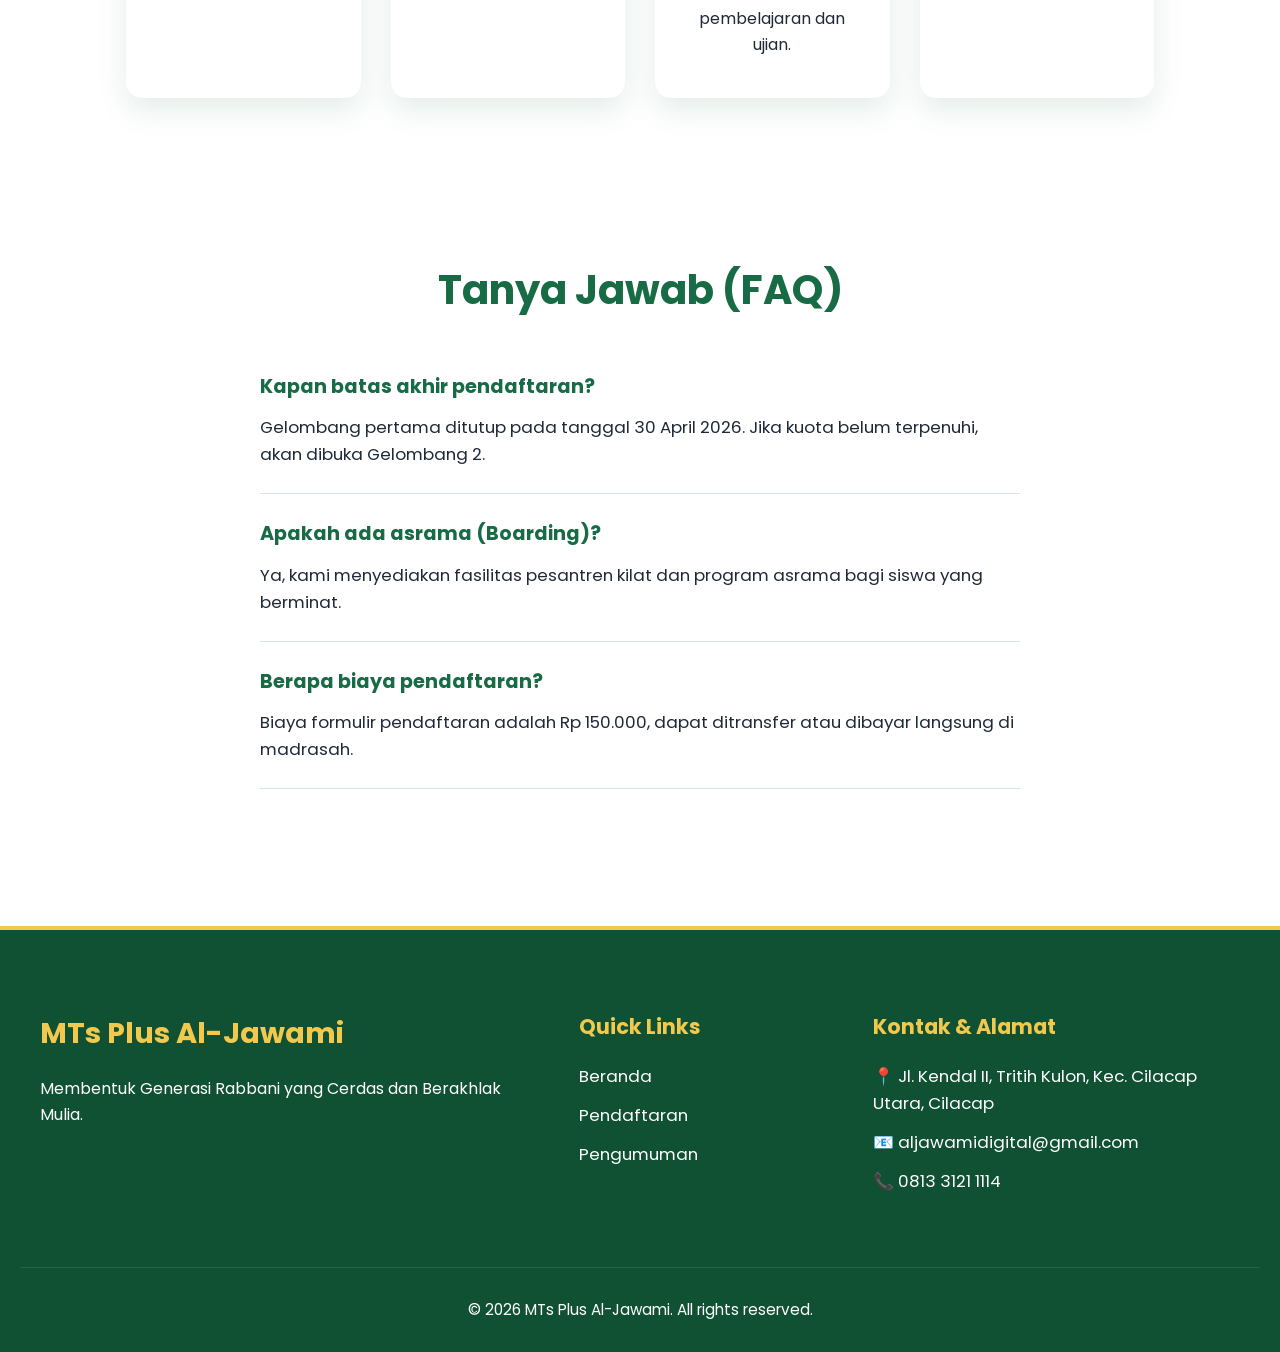
==== commit a1fb6bd7: "fix: revisi styling navbar di index.html" ====
--- a/index.html
+++ b/index.html
@@ -44,7 +44,7 @@
         <div class="hero-content">
           <h1>Selamat Datang di Generasi Rabbani</h1>
           <p>Membentuk pribadi cerdas, berakhlak mulia, dan berwawasan global di MTs Plus Al-Jawami.</p>
-          <a href="daftar.html" class="btn-secondary hero-btn">Formulir Pendaftaran</a>
+          <a href="daftar.html" class="hero-btn">Formulir Pendaftaran</a>
         </div>
         <div class="hero-image">
           <img src="assets/img/hero.jpeg" alt="Siswa MTs Plus Al-Jawami" />
--- a/style.css
+++ b/style.css
@@ -253,38 +253,48 @@
 }
 
 .spmb-landing .btn-primary {
-  background-color: #176B45;
-  color: #ffffff;
-  padding: 10px 20px;
-  border-radius: 8px;
-  text-decoration: none;
-  font-weight: 600;
-  transition: 0.3s;
-  display: inline-block;
-}
-
-.spmb-landing .btn-primary:hover {
-  background-color: #0f5132;
-}
-
-.spmb-landing .btn-secondary {
-  background-color: #f2c94c;
+ background-color: #f2c94c;
   color: #0f5132;
   padding: 10px 20px;
   border-radius: 8px;
   text-decoration: none;
   font-weight: 600;
+  font-size: 0.9rem;
   transition: 0.3s;
-  display: inline-block;
+  display: inline-flex;
+  align-items: center;
+  justify-content: center;
+  white-space: nowrap;
+}
+
+.spmb-landing .btn-primary:hover {
+  background-color: #d4a92c;
+}
+
+.spmb-landing .btn-secondary {
+  background-color: transparent;
+  color: #fff;
+  padding: 10px 20px;
+  border: 2px solid #f2c94c;
+  border-radius: 8px;
+  text-decoration: none;
+  font-weight: 600;
+  font-size: 0.9rem;
+  transition: 0.3s;
+  display: inline-flex;
+  align-items: center;
+  justify-content: center;
+  white-space: nowrap;
 }
 
 .spmb-landing .btn-secondary:hover {
-  background-color: #d4a92c;
+  background-color: #f2c94c;
+  color: #0F5132;
 }
 
 /* Header & Navbar */
 .spmb-landing .landing-header {
-  background-color: #ffffff;
+  background-color: #0F5132;
   box-shadow: 0 4px 15px rgba(0,0,0,0.05);
   position: sticky;
   top: 0;
@@ -304,9 +314,12 @@
   display: flex;
   align-items: center;
   gap: 12px;
-  font-size: 1.5rem;
+  font-size: 1.35rem;
   font-weight: 700;
-  color: #176B45;
+  color: #fff;
+  white-space: nowrap; 
+  flex-shrink: 0;
+  margin-right: 20px;
 }
 
 .spmb-landing .landing-logo {
@@ -314,15 +327,15 @@
 }
 
 .spmb-landing .landing-menu {
-  display: flex;
+ display: flex;
   list-style: none;
-  gap: 2.5rem;
+  gap: 1.8rem;
   margin: 0;
   padding: 0;
 }
 
 .spmb-landing .landing-menu li a {
-  color: #1F2937;
+  color: #fff;
   text-decoration: none;
   font-weight: 600;
   font-size: 1rem;
@@ -331,12 +344,15 @@
 }
 
 .spmb-landing .landing-menu li a:hover {
-  color: #3fae72;
+  color: #f2c94c;
 }
 
 .spmb-landing .landing-cta {
   display: flex;
+  align-items: center;
   gap: 12px;
+  flex-shrink: 0;
+  margin-left: 15px;
 }
 
 /* Quick Alert */
@@ -386,6 +402,20 @@
   font-size: 1.15rem;
   padding: 15px 35px;
   box-shadow: 0 6px 20px rgba(242, 201, 76, 0.4);
+  background-color: #F2C94C;
+  color: #0f5132;
+  border-radius: 8px;
+  text-decoration: none;
+  font-weight: 600;
+  transition: 0.3s;
+  display: inline-flex;
+  align-items: center;
+  justify-content: center;
+  white-space: nowrap;
+}
+
+.spmb-landing .hero-btn:hover {
+  background-color: #d4a92c;
 }
 
 .spmb-landing .hero-image {
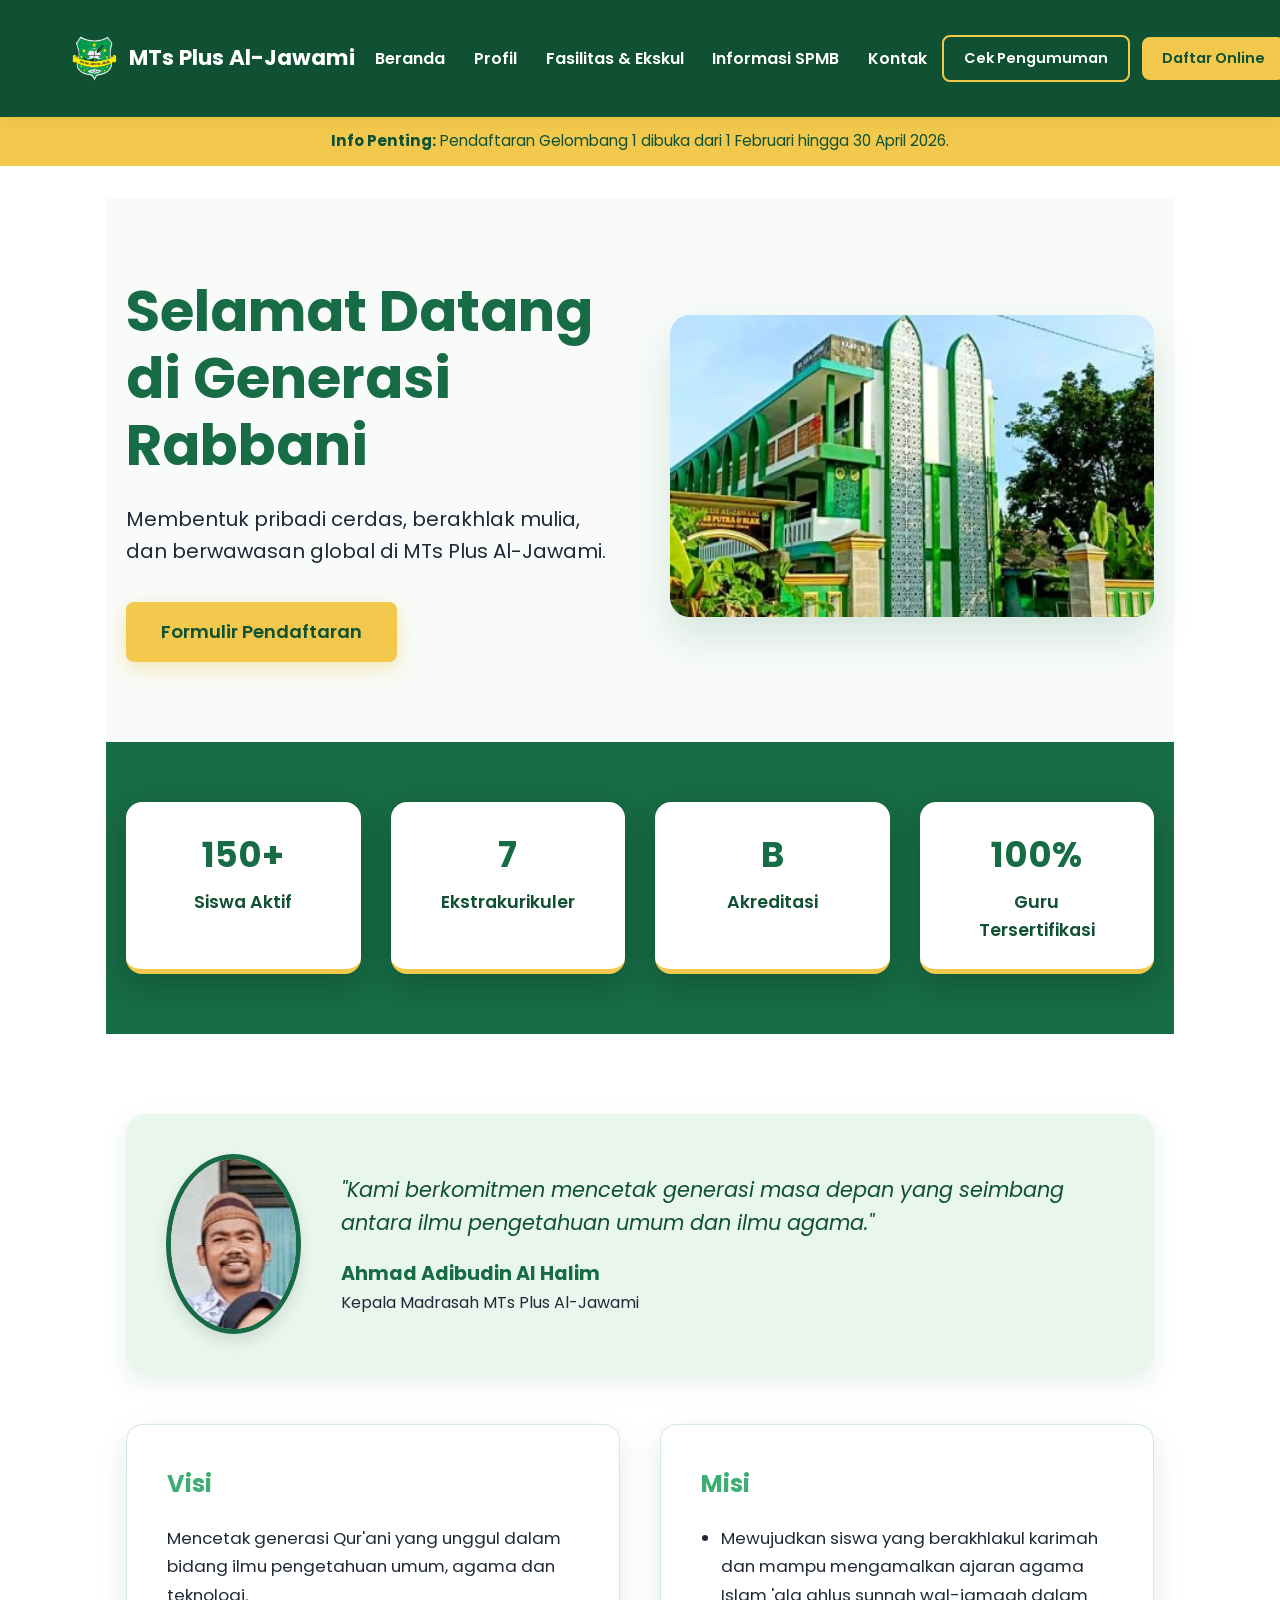
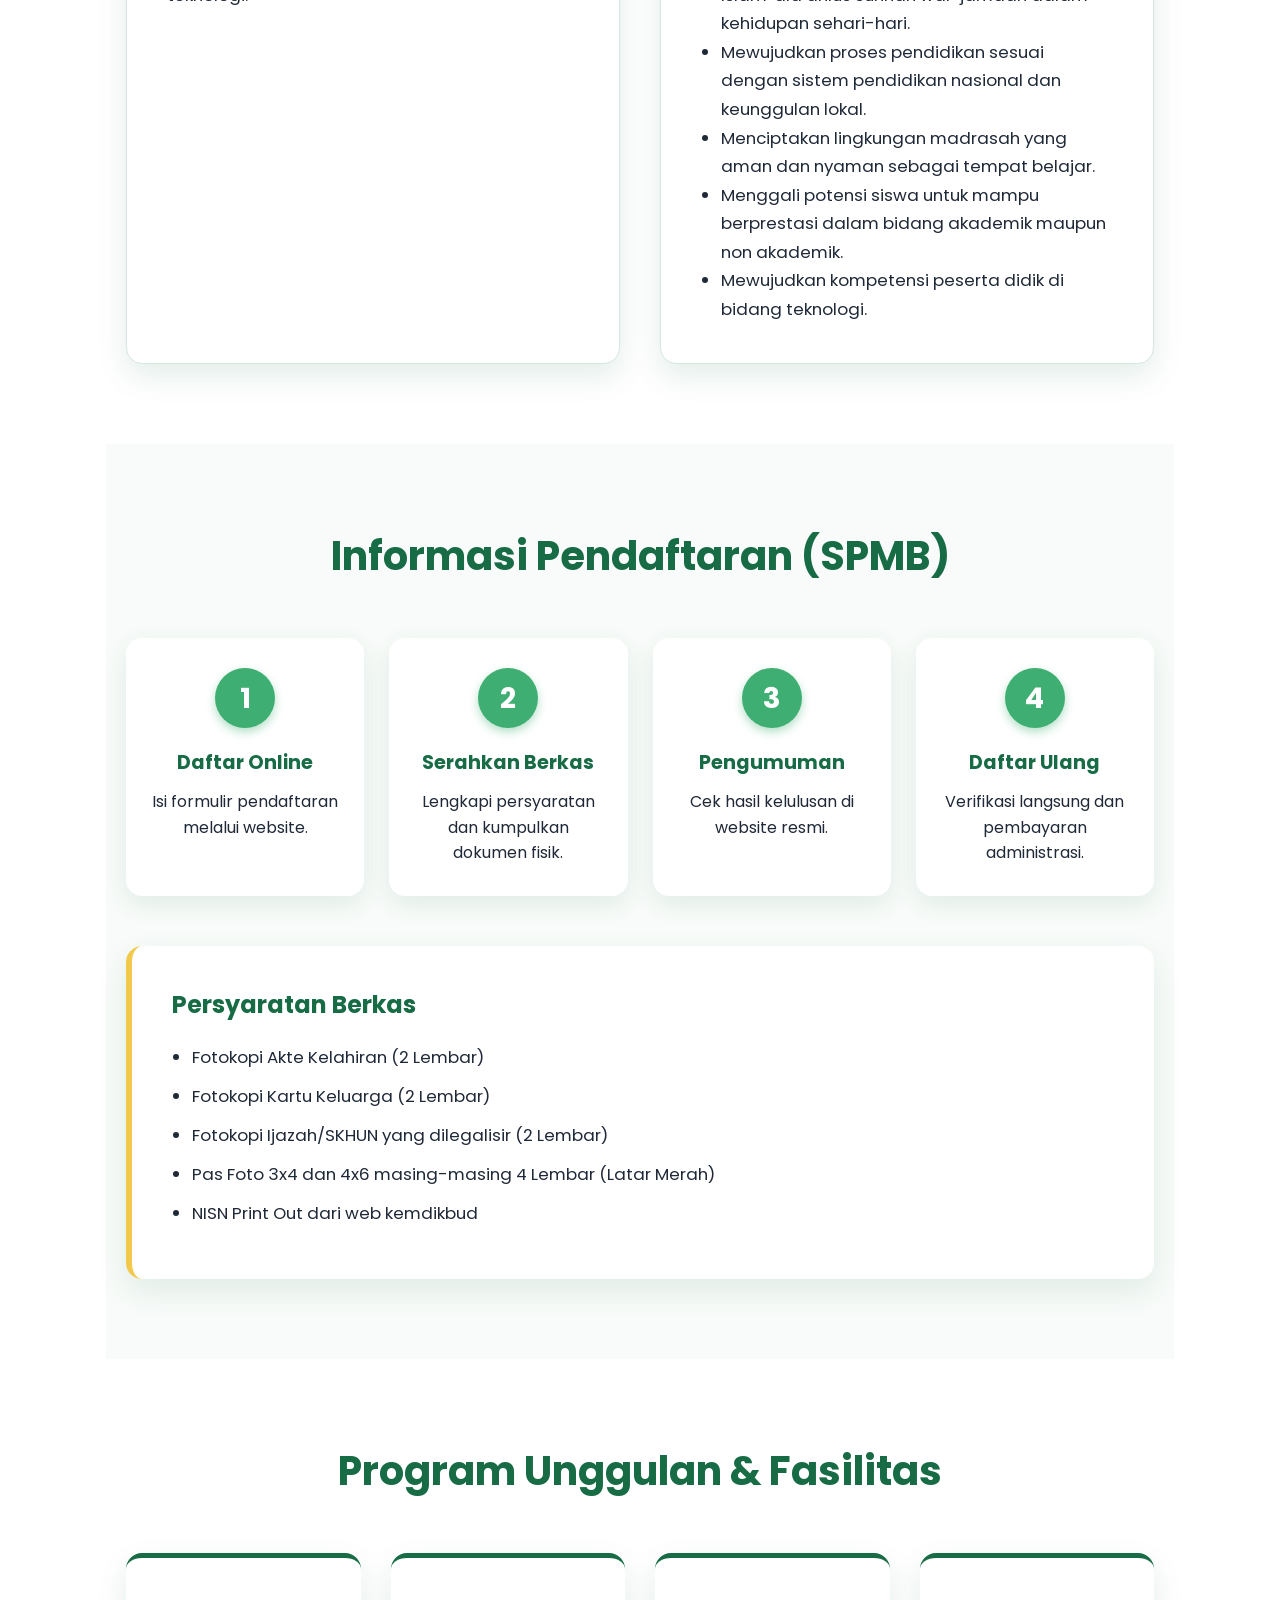
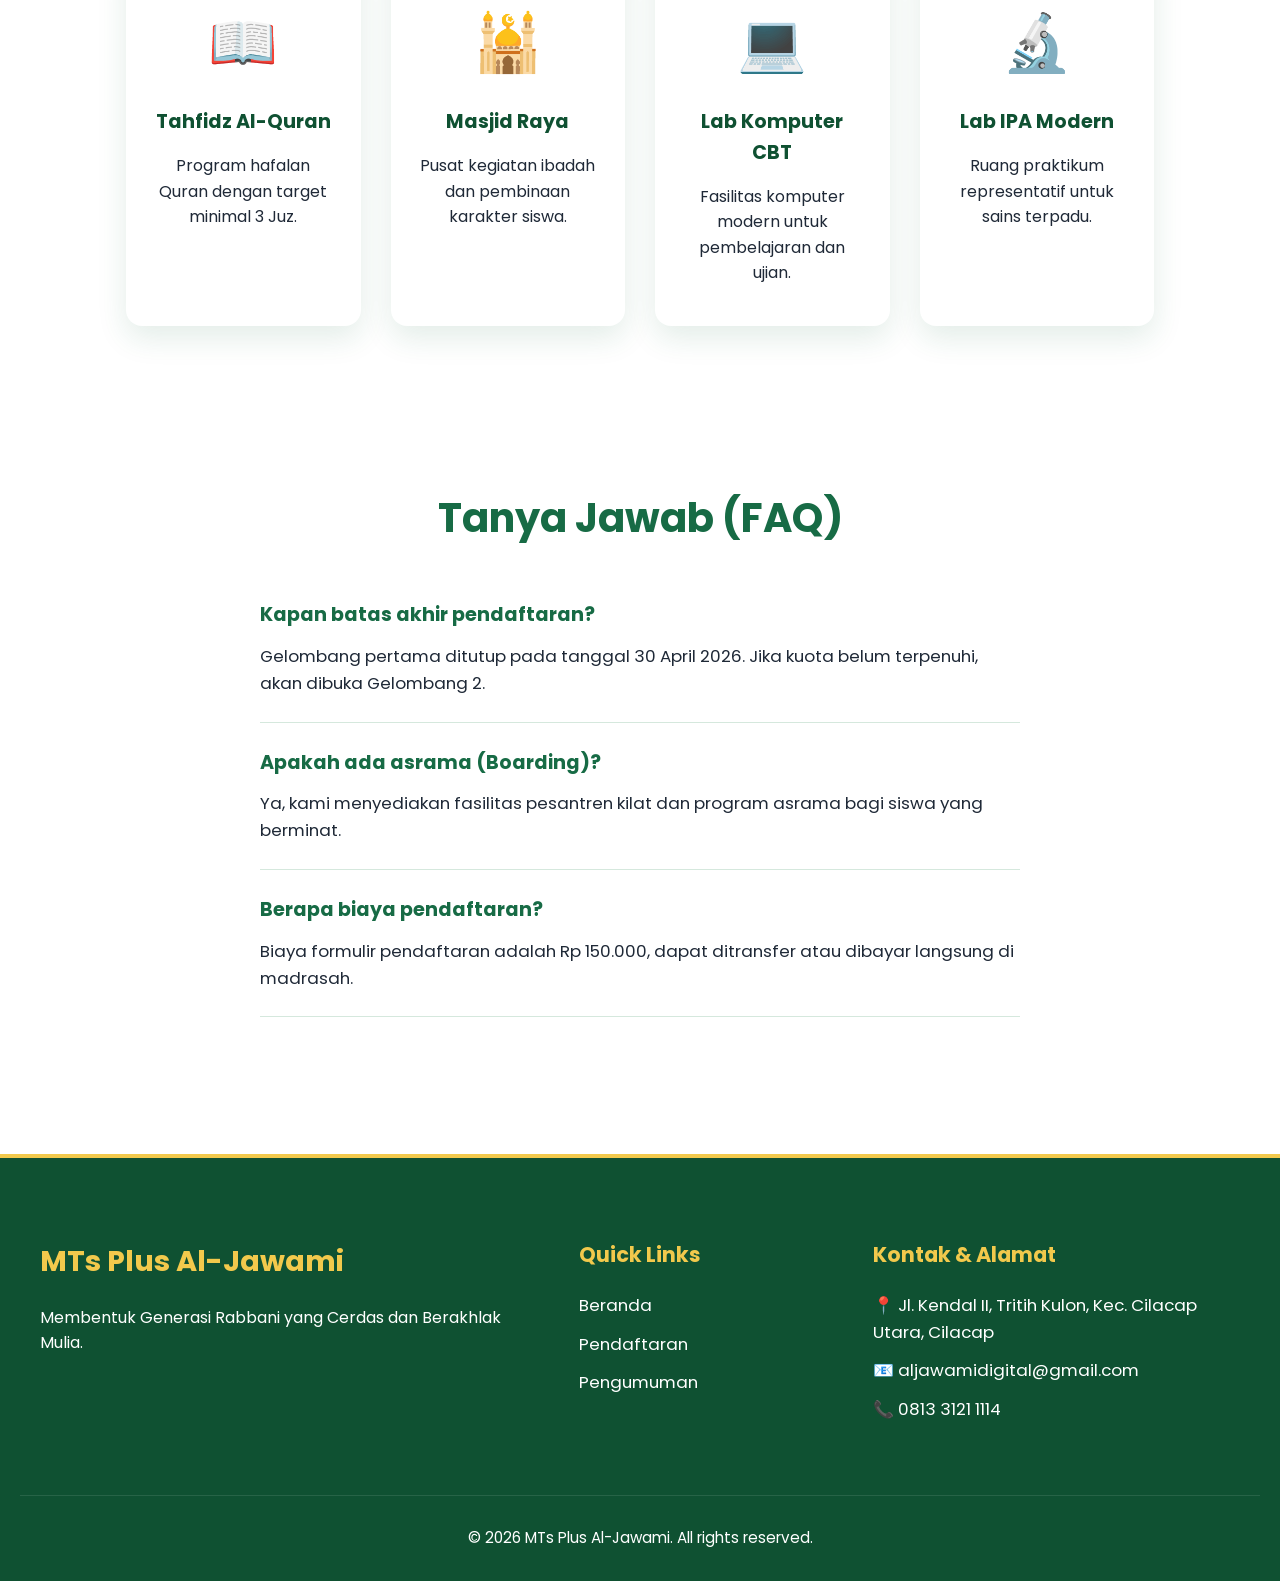
==== commit 93b5df9b: "fix: revisi visi misi madrasah" ====
--- a/index.html
+++ b/index.html
@@ -56,15 +56,15 @@
     <section class="landing-stats-section">
       <div class="landing-stats">
         <div class="stat-card">
-          <h3>500+</h3>
+          <h3>150+</h3>
           <p>Siswa Aktif</p>
         </div>
         <div class="stat-card">
-          <h3>15+</h3>
+          <h3>7</h3>
           <p>Ekstrakurikuler</p>
         </div>
         <div class="stat-card">
-          <h3>A</h3>
+          <h3>B</h3>
           <p>Akreditasi</p>
         </div>
         <div class="stat-card">
@@ -88,15 +88,17 @@
       <div class="vision-mission">
         <div class="vm-card">
           <h3>Visi</h3>
-          <p>Terwujudnya madrasah yang unggul dalam prestasi, berakhlakul karimah, dan berwawasan lingkungan hidup
-            berlandaskan iman dan taqwa.</p>
+          <p>Mencetak generasi Qur'ani yang unggul dalam bidang ilmu pengetahuan umum, agama dan teknologi.</p>
         </div>
         <div class="vm-card">
           <h3>Misi</h3>
           <ul>
-            <li>Menyelenggarakan pendidikan agama yang mendalam dan aplikatif.</li>
-            <li>Mengembangkan minat, bakat, dan potensi siswa.</li>
-            <li>Menerapkan teknologi informasi dalam pembelajaran.</li>
+            <li>Mewujudkan siswa yang berakhlakul karimah dan mampu mengamalkan ajaran agama Islam 'ala ahlus sunnah
+              wal-jamaah dalam kehidupan sehari-hari.</li>
+            <li>Mewujudkan proses pendidikan sesuai dengan sistem pendidikan nasional dan keunggulan lokal.</li>
+            <li>Menciptakan lingkungan madrasah yang aman dan nyaman sebagai tempat belajar.</li>
+            <li>Menggali potensi siswa untuk mampu berprestasi dalam bidang akademik maupun non akademik.</li>
+            <li>Mewujudkan kompetensi peserta didik di bidang teknologi.</li>
           </ul>
         </div>
       </div>
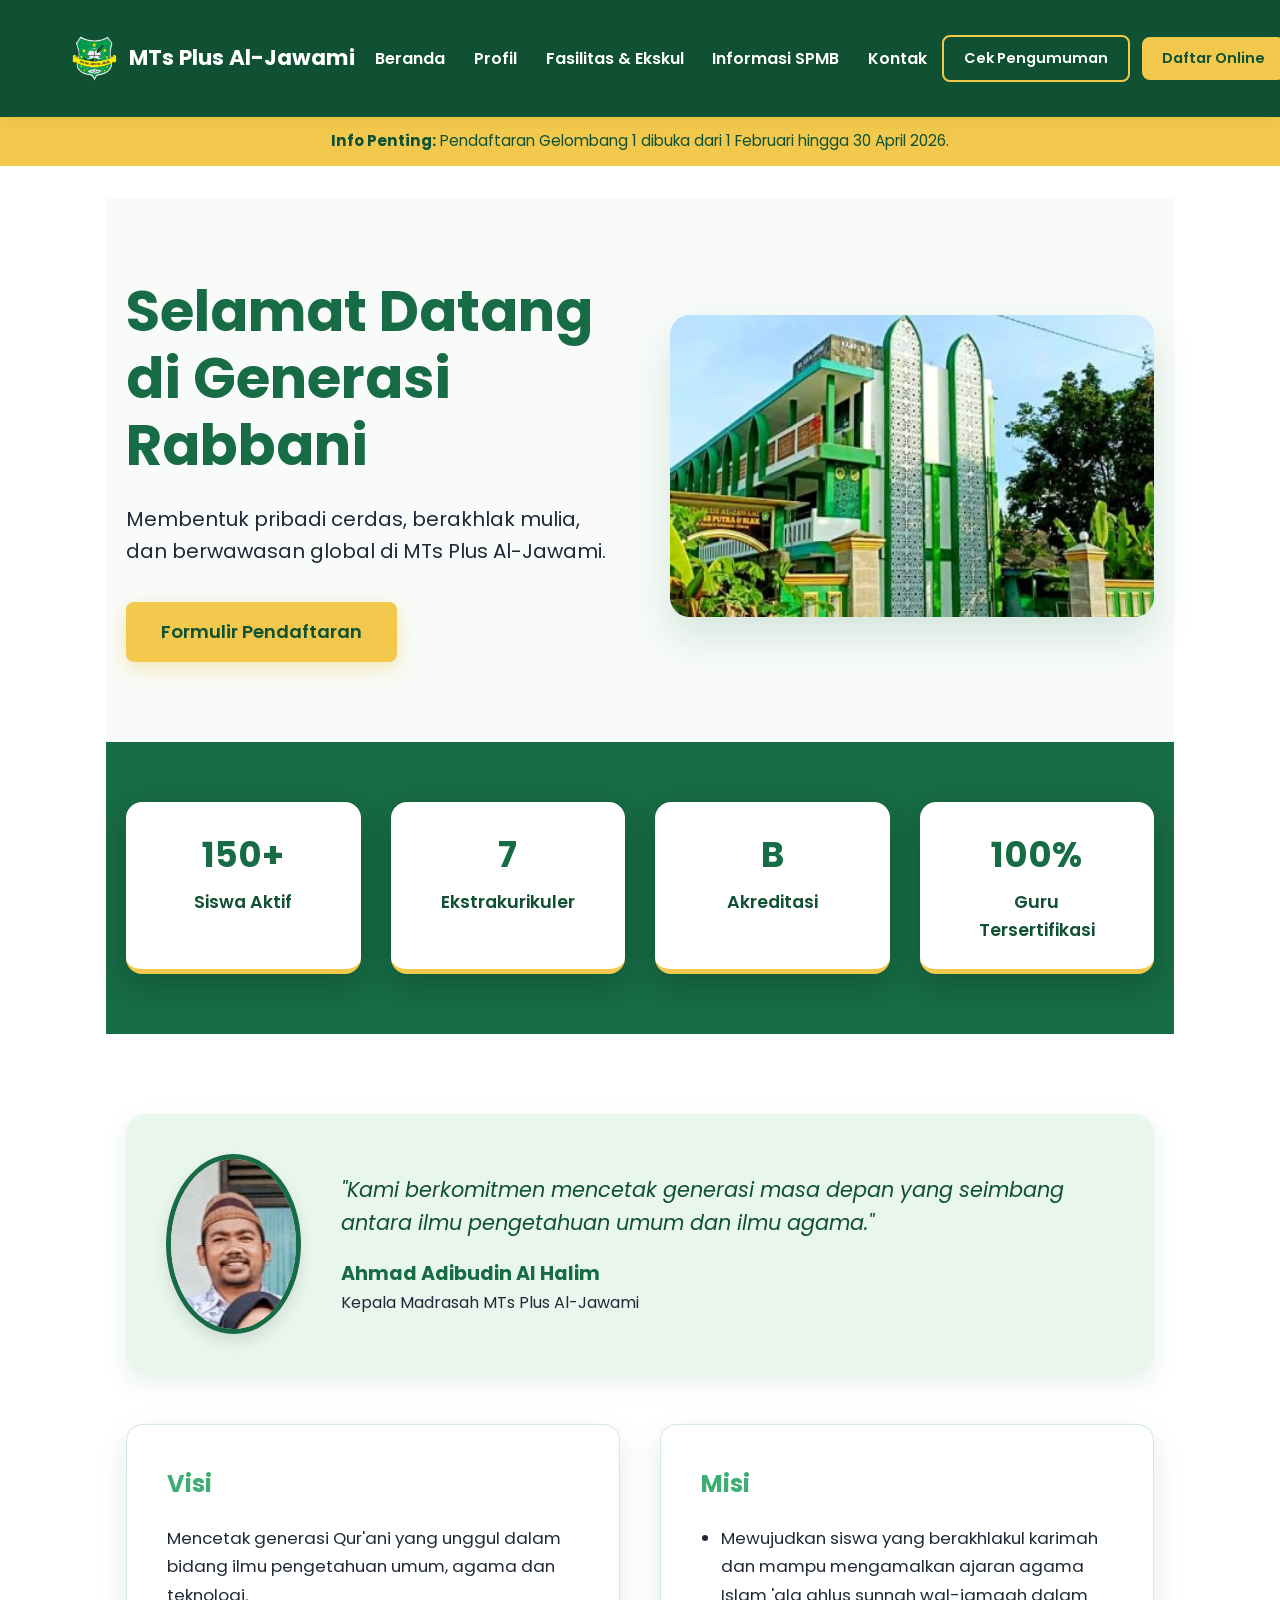
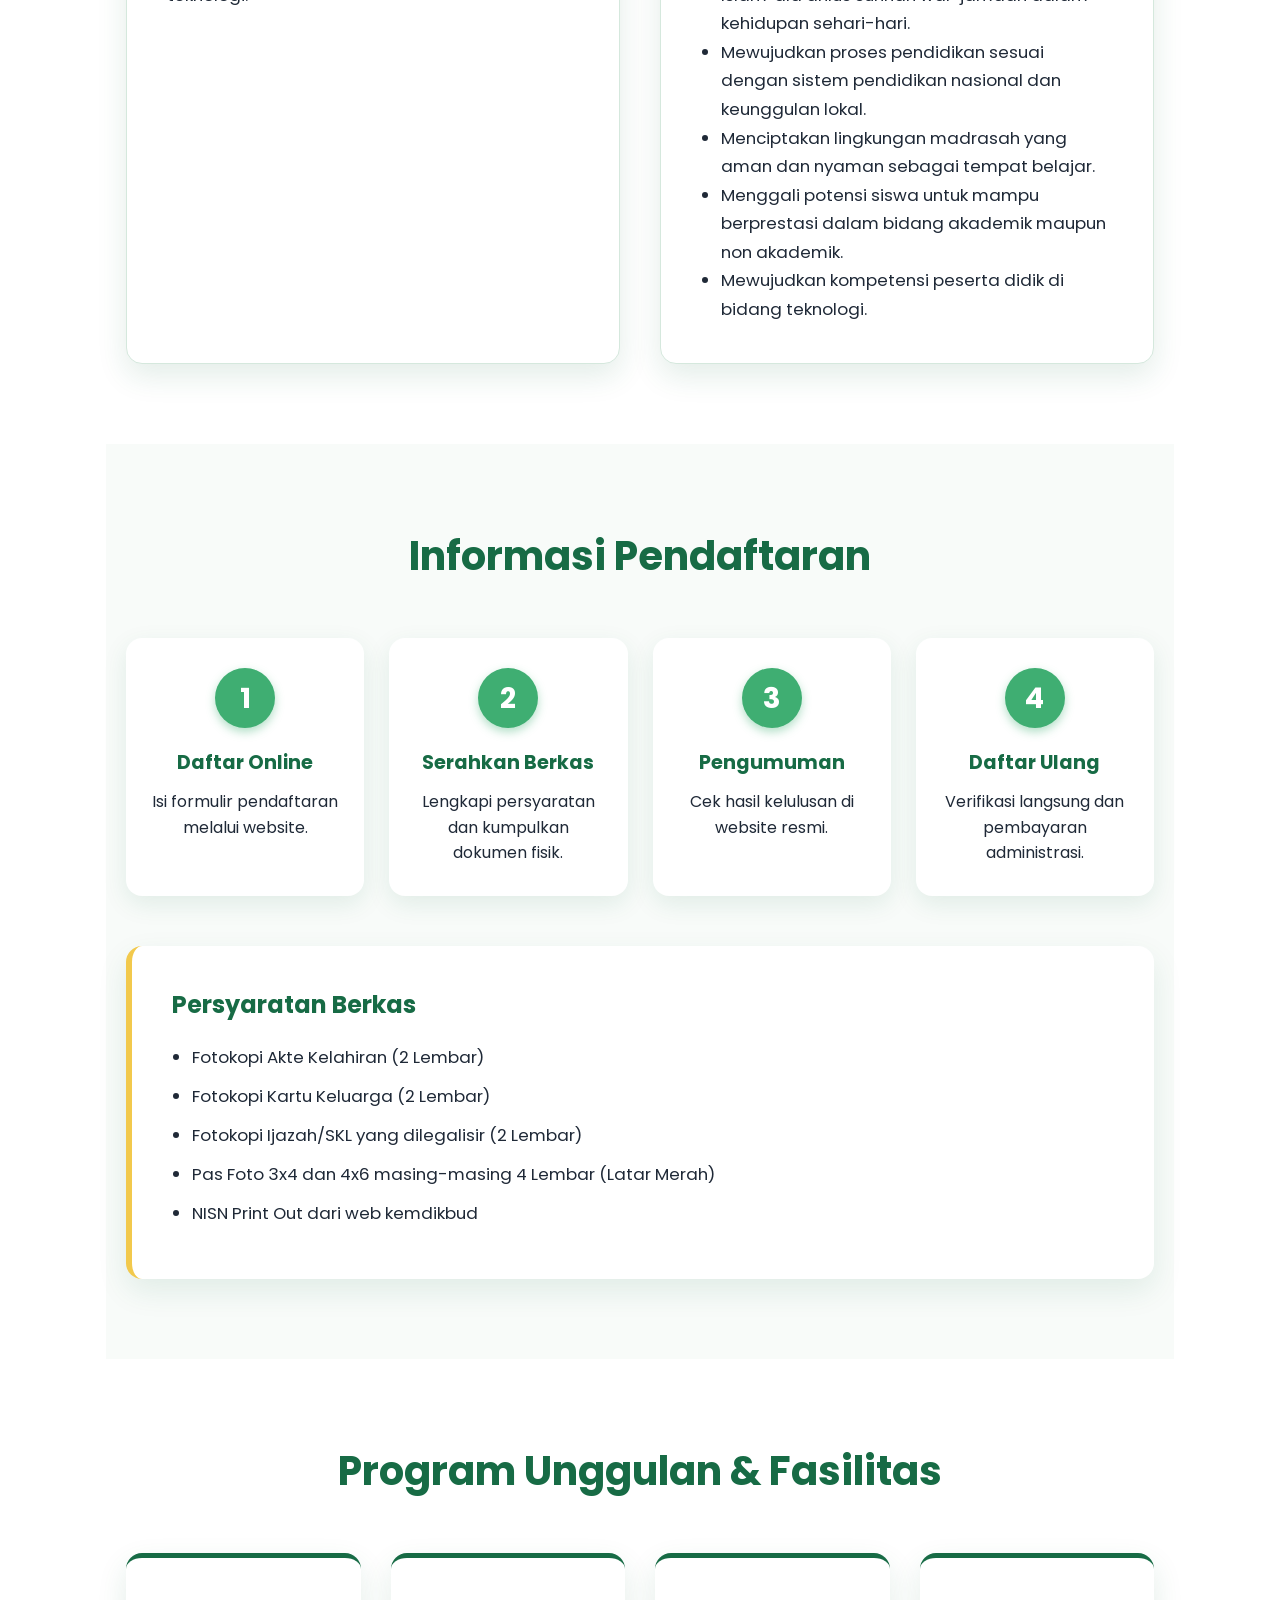
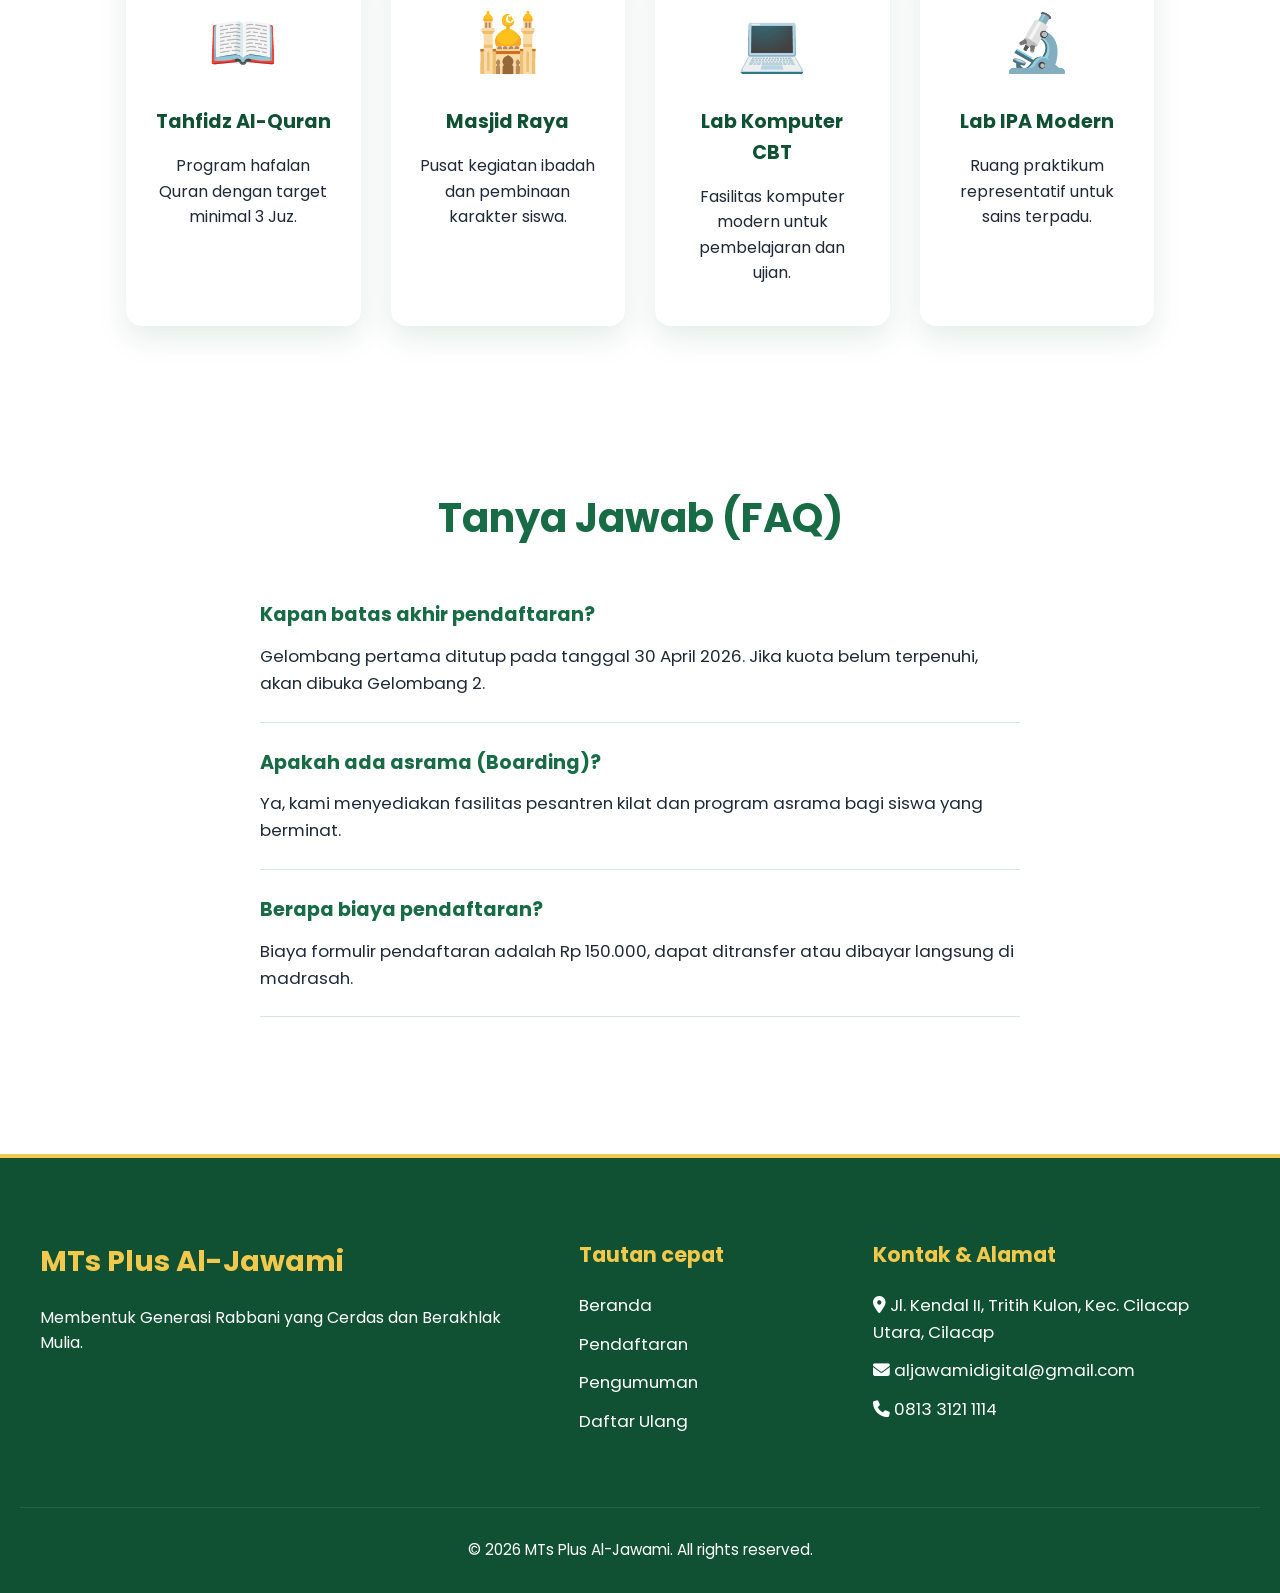
==== commit 4af62fe4: "fix: tambah penggunaan icon di index.html" ====
--- a/index.html
+++ b/index.html
@@ -7,6 +7,11 @@
   <title>SPMB MTs Plus Al-Jawami</title>
   <!-- Font Poppins -->
   <link href="https://fonts.googleapis.com/css2?family=Poppins:wght@300;400;600;700&display=swap" rel="stylesheet">
+  <!-- Bootsrap icon -->
+  <link rel="stylesheet" href="https://cdnjs.cloudflare.com/ajax/libs/font-awesome/6.5.1/css/all.min.css"
+    integrity="sha512-DTOQO9RWCH3ppGqcWaEA1BIZOC6xxalwEsw9c2QQeAIftl+Vegovlnee1c9QX4TctnWMn13TZye+giMm8e2LwA=="
+    crossorigin="anonymous" referrerpolicy="no-referrer" />
+  <!-- <link rel="stylesheet" href="https://jsdelivr.net"> -->
   <link rel="stylesheet" href="style.css" />
 </head>
 
@@ -107,7 +112,7 @@
     <!-- SPMB Information & Registration Flow -->
     <section id="spmb" class="landing-spmb-section">
       <div class="landing-spmb-container">
-        <h2>Informasi Pendaftaran (SPMB)</h2>
+        <h2>Informasi Pendaftaran</h2>
         <div class="spmb-flow">
           <div class="flow-step">
             <div class="step-number">1</div>
@@ -136,7 +141,7 @@
           <ul>
             <li>Fotokopi Akte Kelahiran (2 Lembar)</li>
             <li>Fotokopi Kartu Keluarga (2 Lembar)</li>
-            <li>Fotokopi Ijazah/SKHUN yang dilegalisir (2 Lembar)</li>
+            <li>Fotokopi Ijazah/SKL yang dilegalisir (2 Lembar)</li>
             <li>Pas Foto 3x4 dan 4x6 masing-masing 4 Lembar (Latar Merah)</li>
             <li>NISN Print Out dari web kemdikbud</li>
           </ul>
@@ -198,18 +203,20 @@
         <p>Membentuk Generasi Rabbani yang Cerdas dan Berakhlak Mulia.</p>
       </div>
       <div class="footer-links">
-        <h4>Quick Links</h4>
+        <h4>Tautan cepat</h4>
         <ul>
           <li><a href="index.html">Beranda</a></li>
           <li><a href="daftar.html">Pendaftaran</a></li>
           <li><a href="pengumuman.html">Pengumuman</a></li>
+          <li><a href="daftar_ulang.html">Daftar Ulang</a></li>
         </ul>
       </div>
       <div class="footer-contact">
         <h4>Kontak & Alamat</h4>
-        <p>📍 Jl. Kendal II, Tritih Kulon, Kec. Cilacap Utara, Cilacap</p>
-        <p>📧 aljawamidigital@gmail.com</p>
-        <p>📞 0813 3121 1114</p>
+        <p><i class="fa-solid fa-location-dot"></i>
+          Jl. Kendal II, Tritih Kulon, Kec. Cilacap Utara, Cilacap</p>
+        <p><i class="fa-solid fa-envelope"></i> aljawamidigital@gmail.com</p>
+        <p><i class="fa-solid fa-phone"></i> 0813 3121 1114</p>
       </div>
     </div>
     <div class="footer-bottom">
--- a/style.css
+++ b/style.css
@@ -558,6 +558,15 @@
   margin: 0 auto;
 }
 
+.spmb-landing .flow-step {
+  transition: transform 0.3s, box-shadow 0.3s;
+}
+
+.spmb-landing .flow-step:hover {
+  transform: translateY(-8px);
+  box-shadow: 0 16px 40px rgba(23, 107, 69, 0.2);
+}
+
 .spmb-landing .spmb-flow {
   display: grid;
   grid-template-columns: repeat(4, 1fr);
